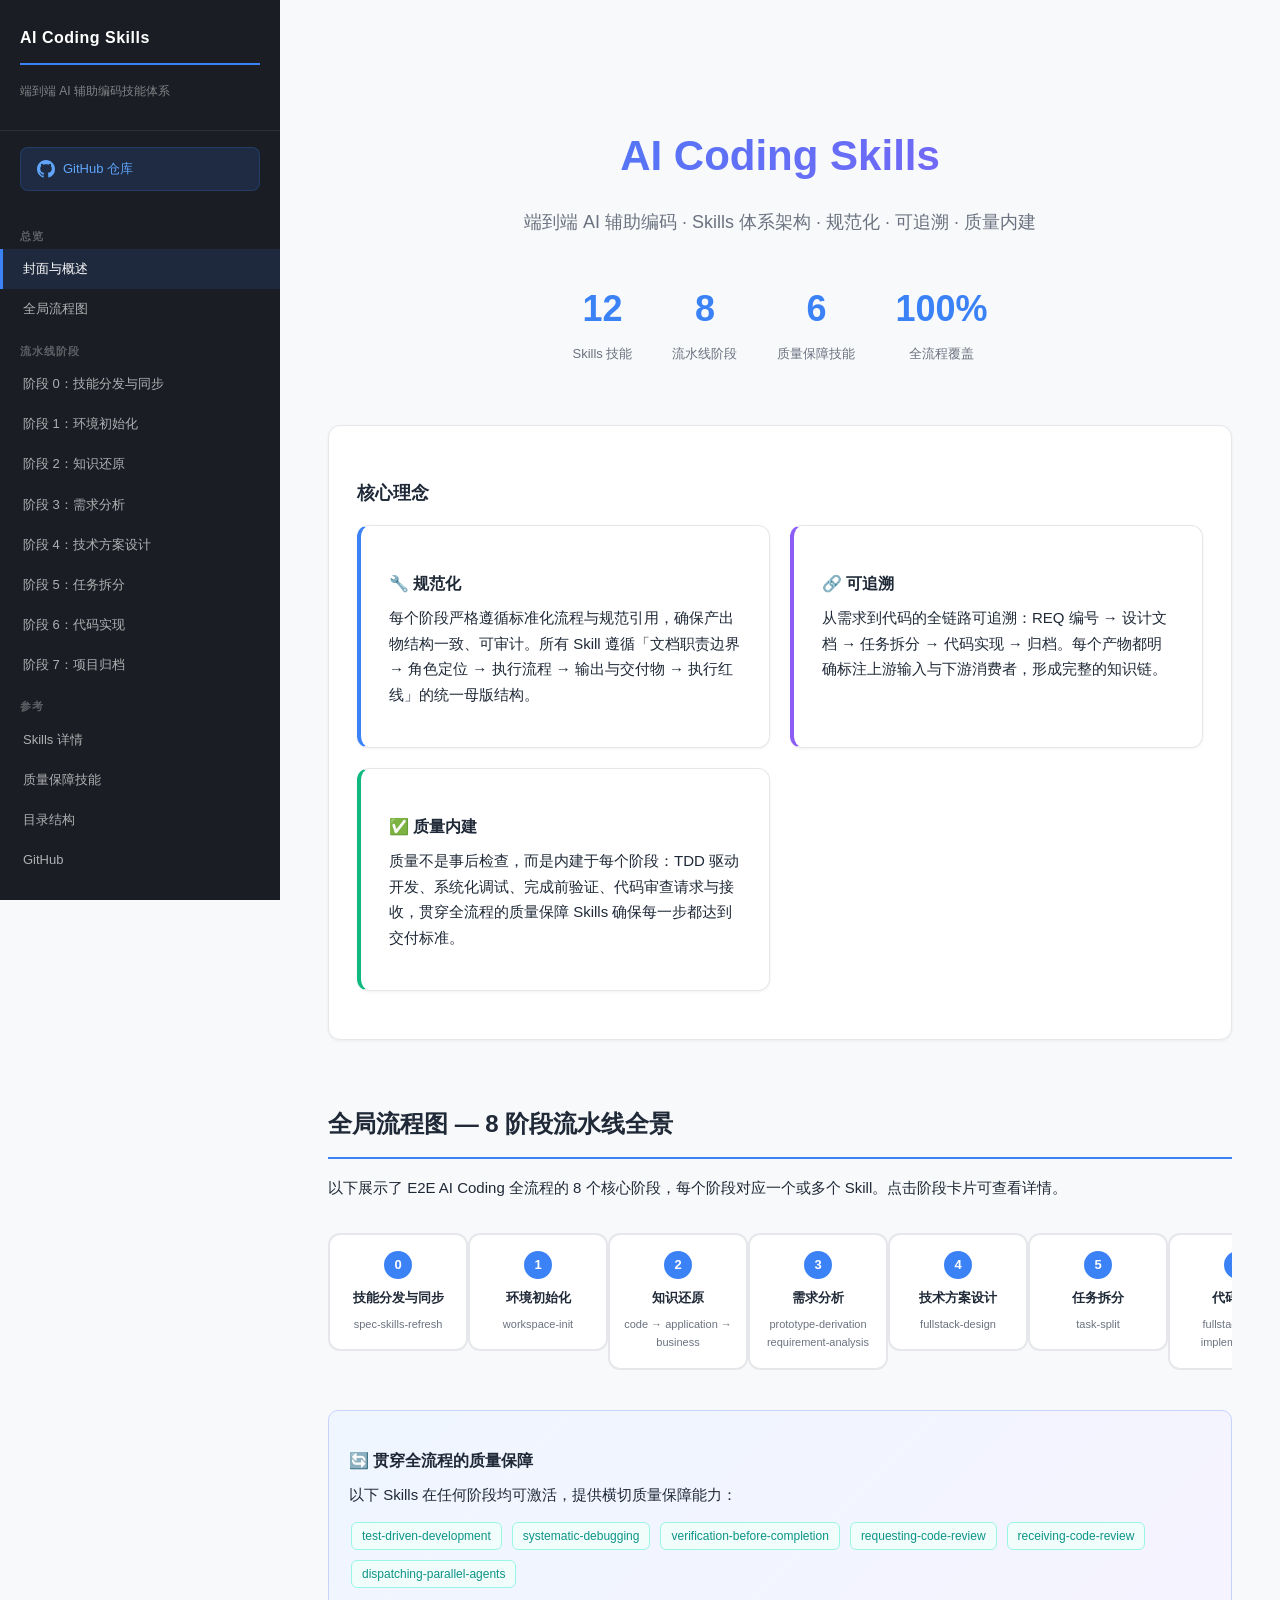
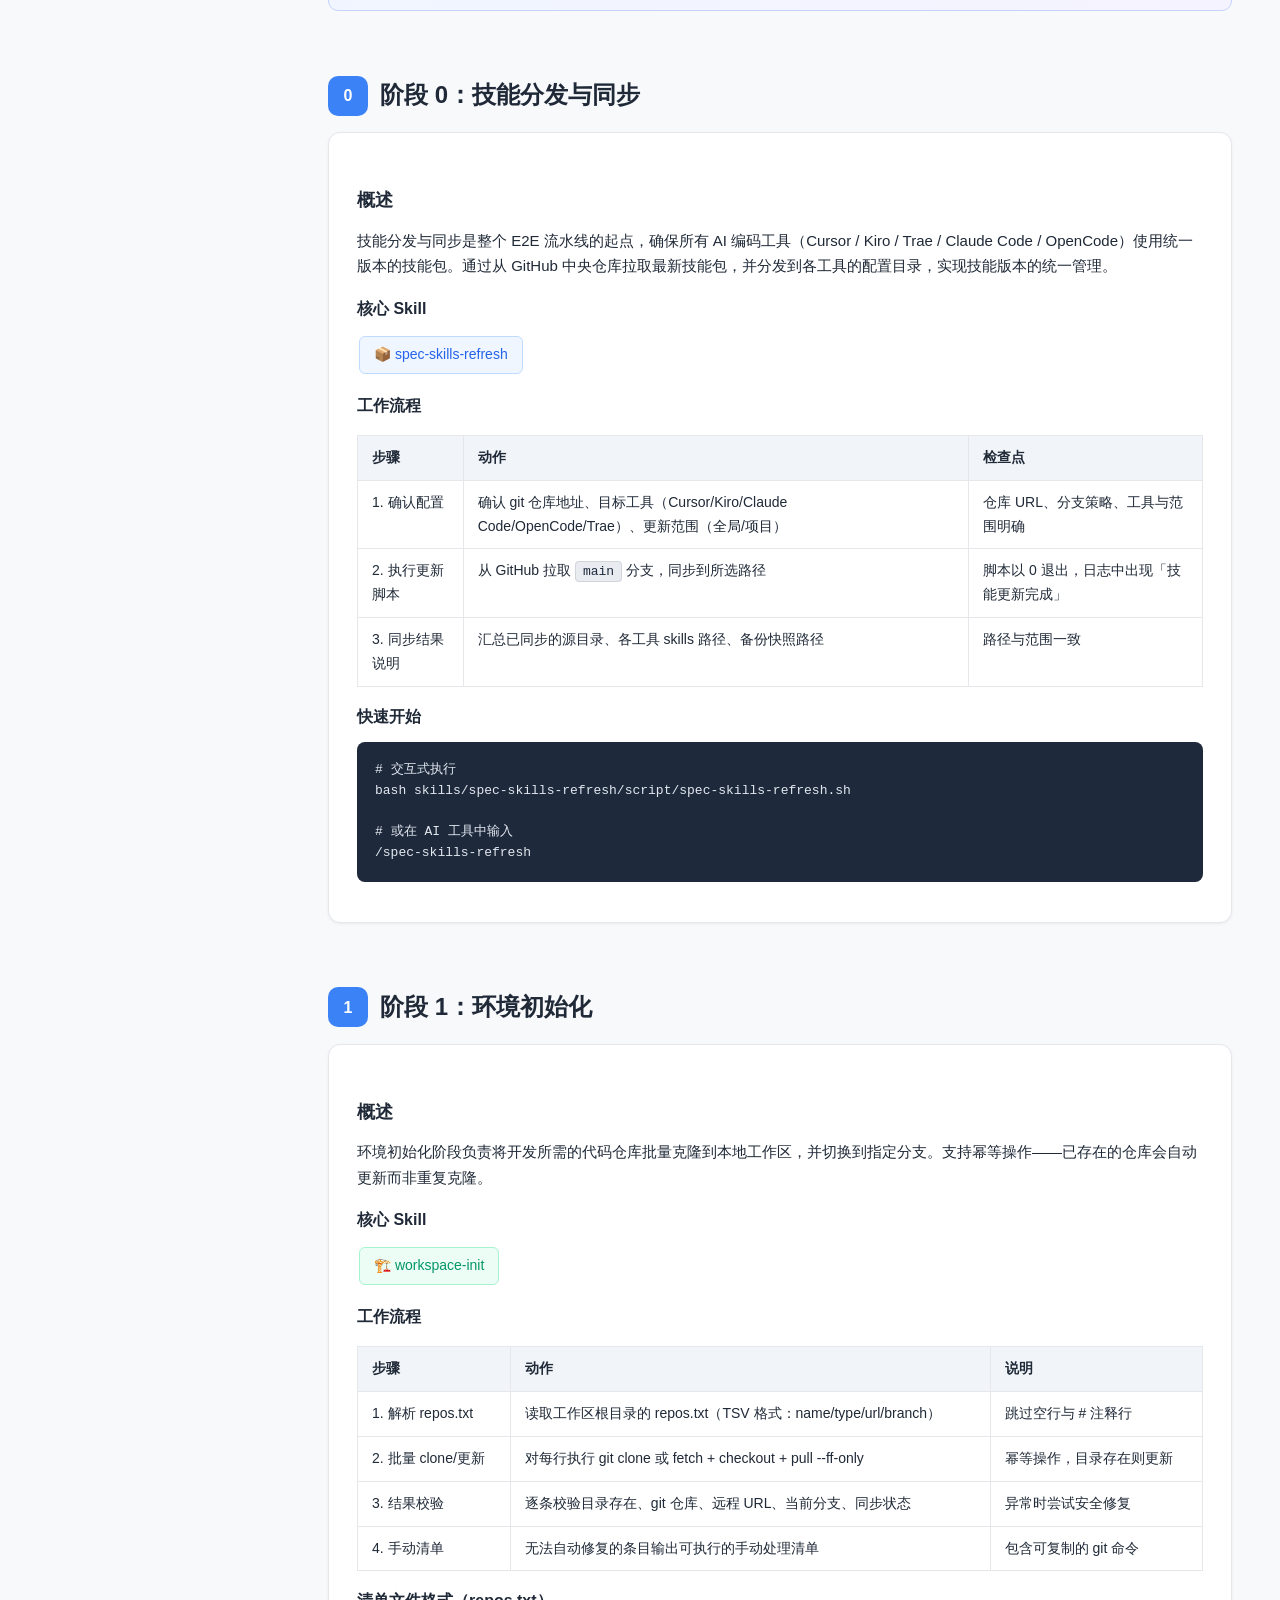
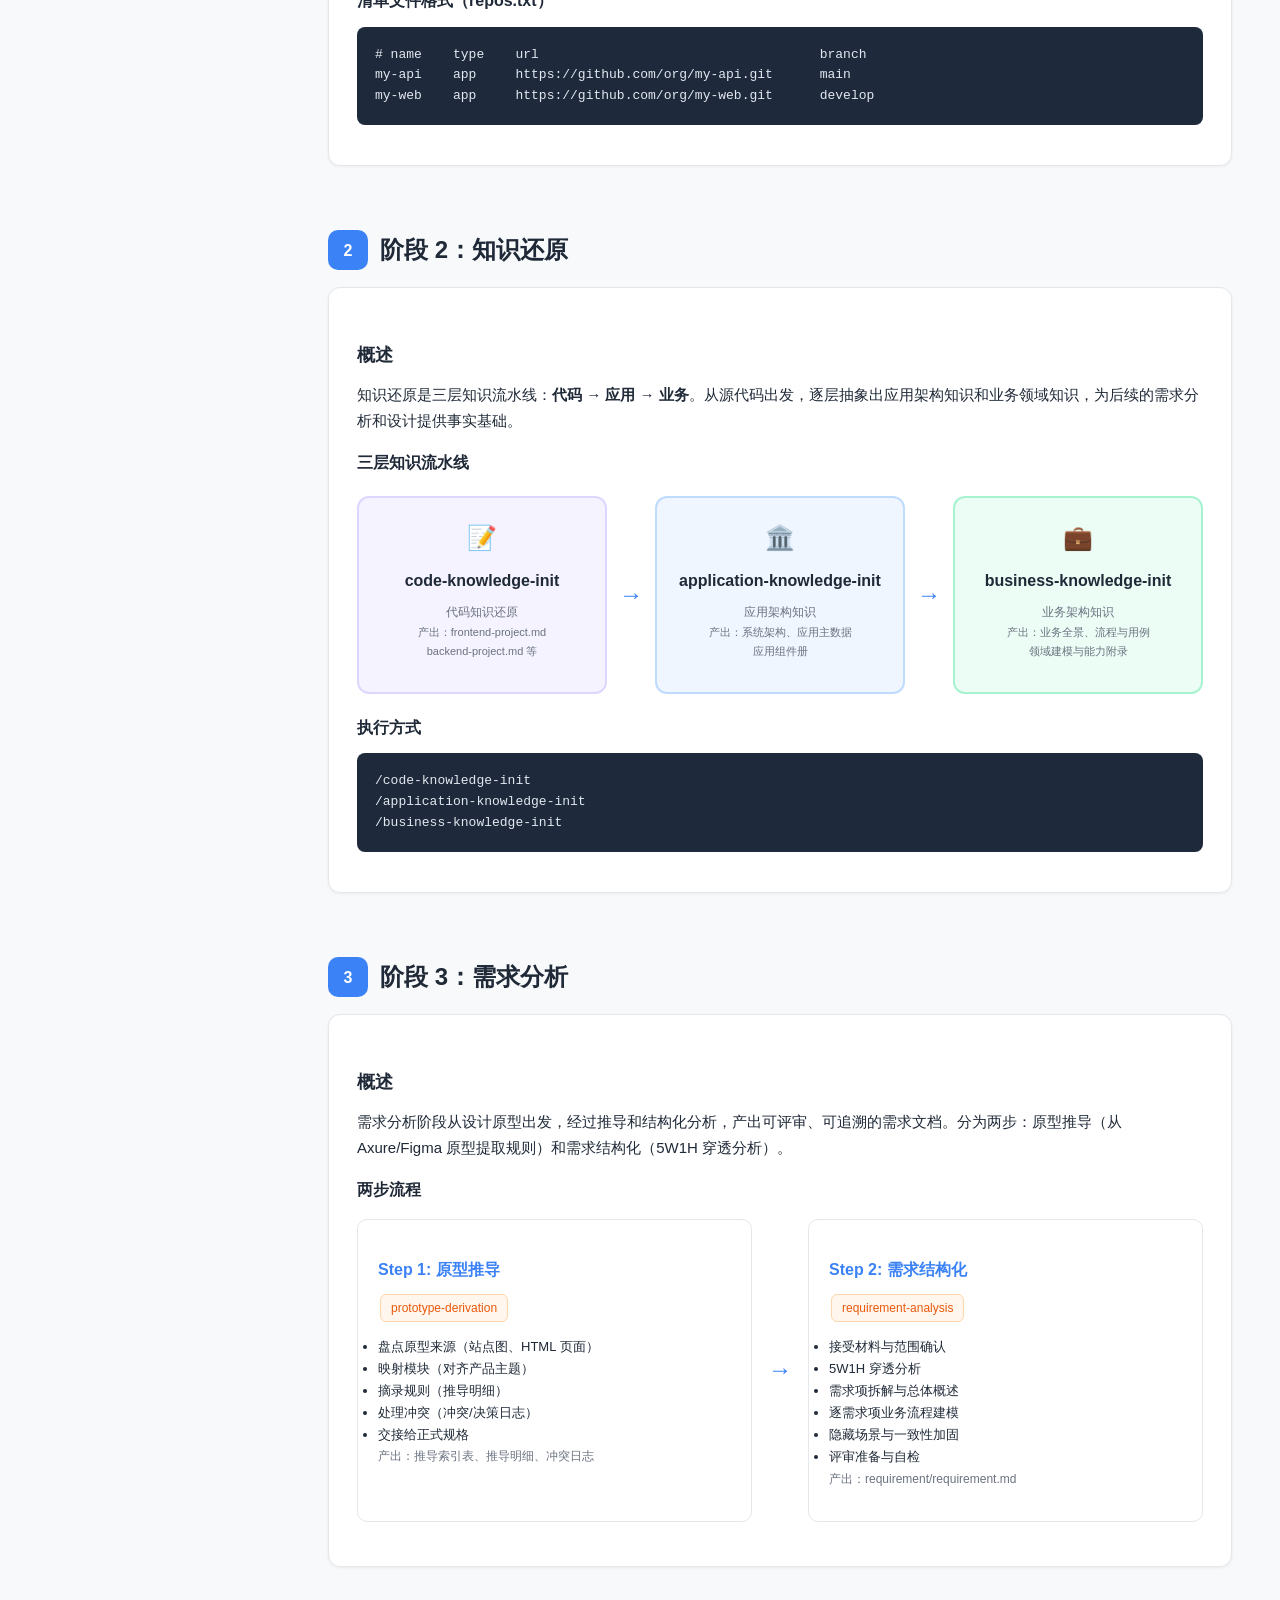
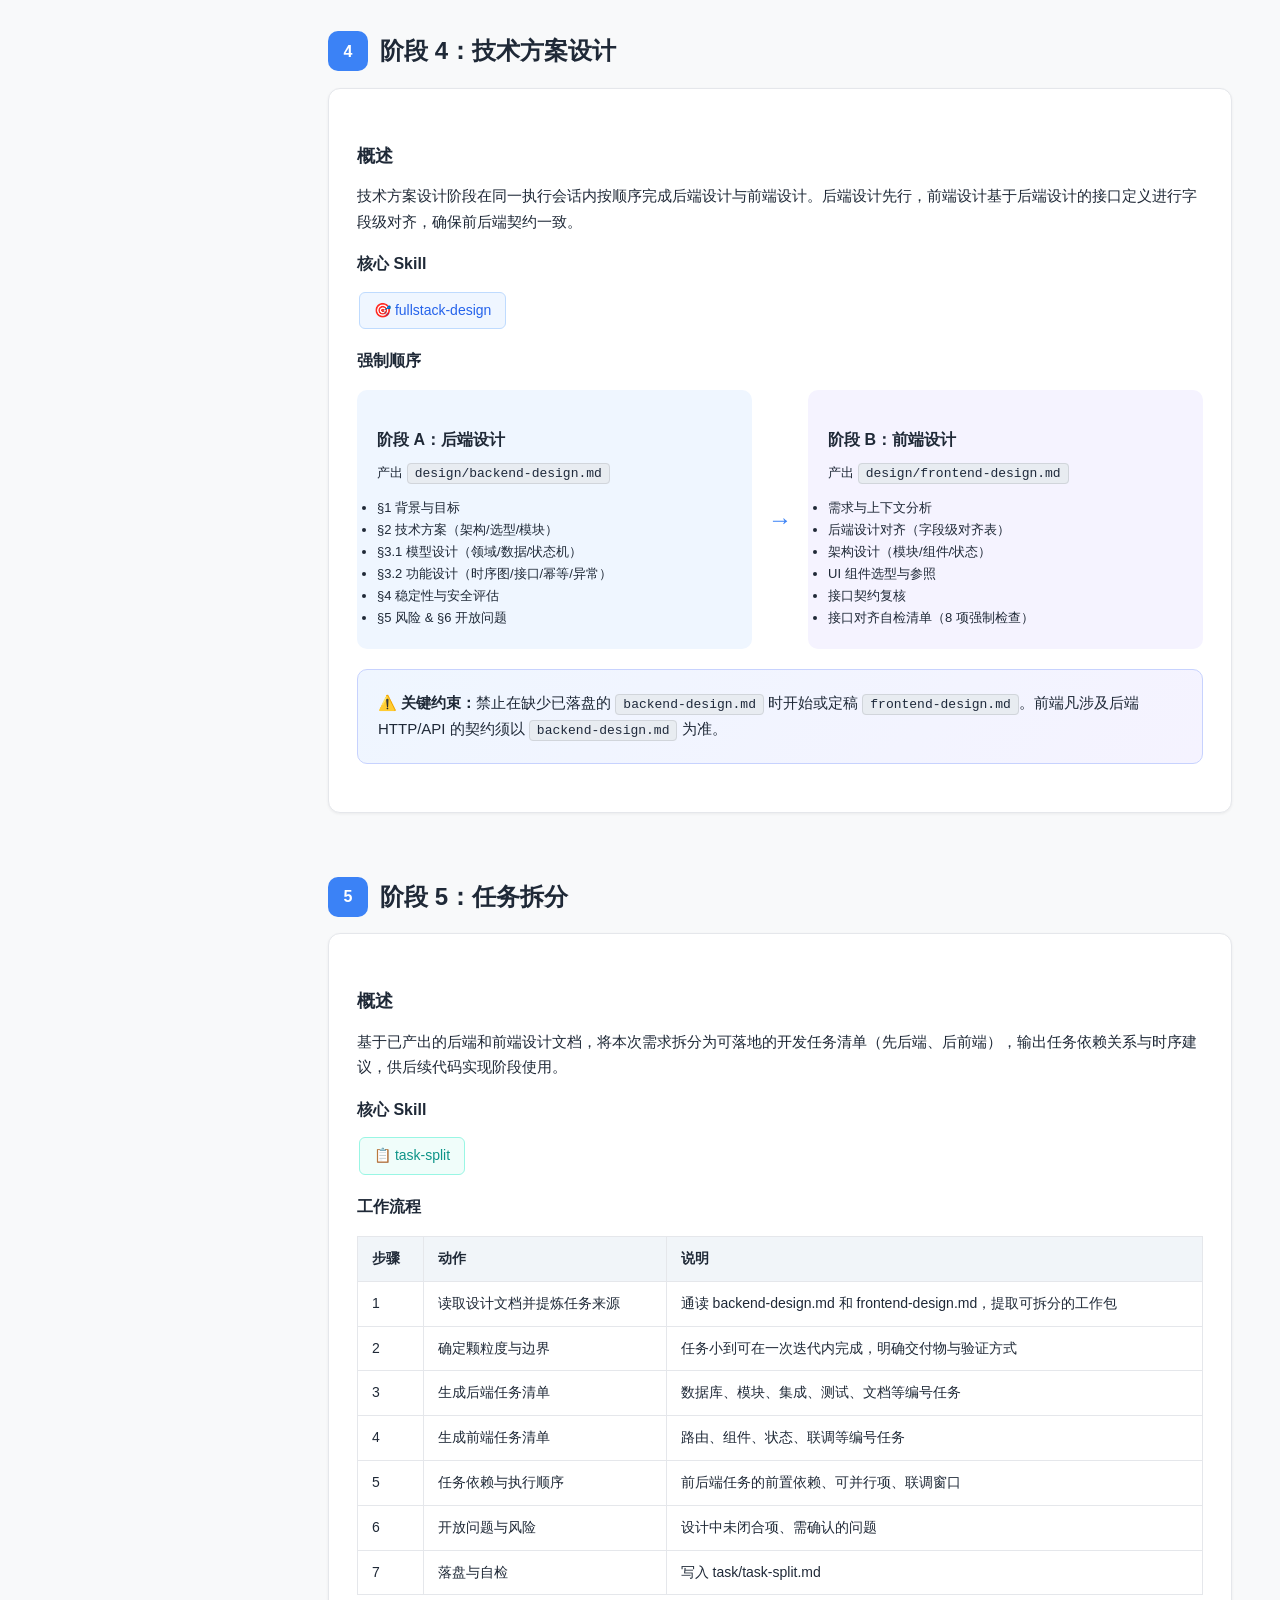
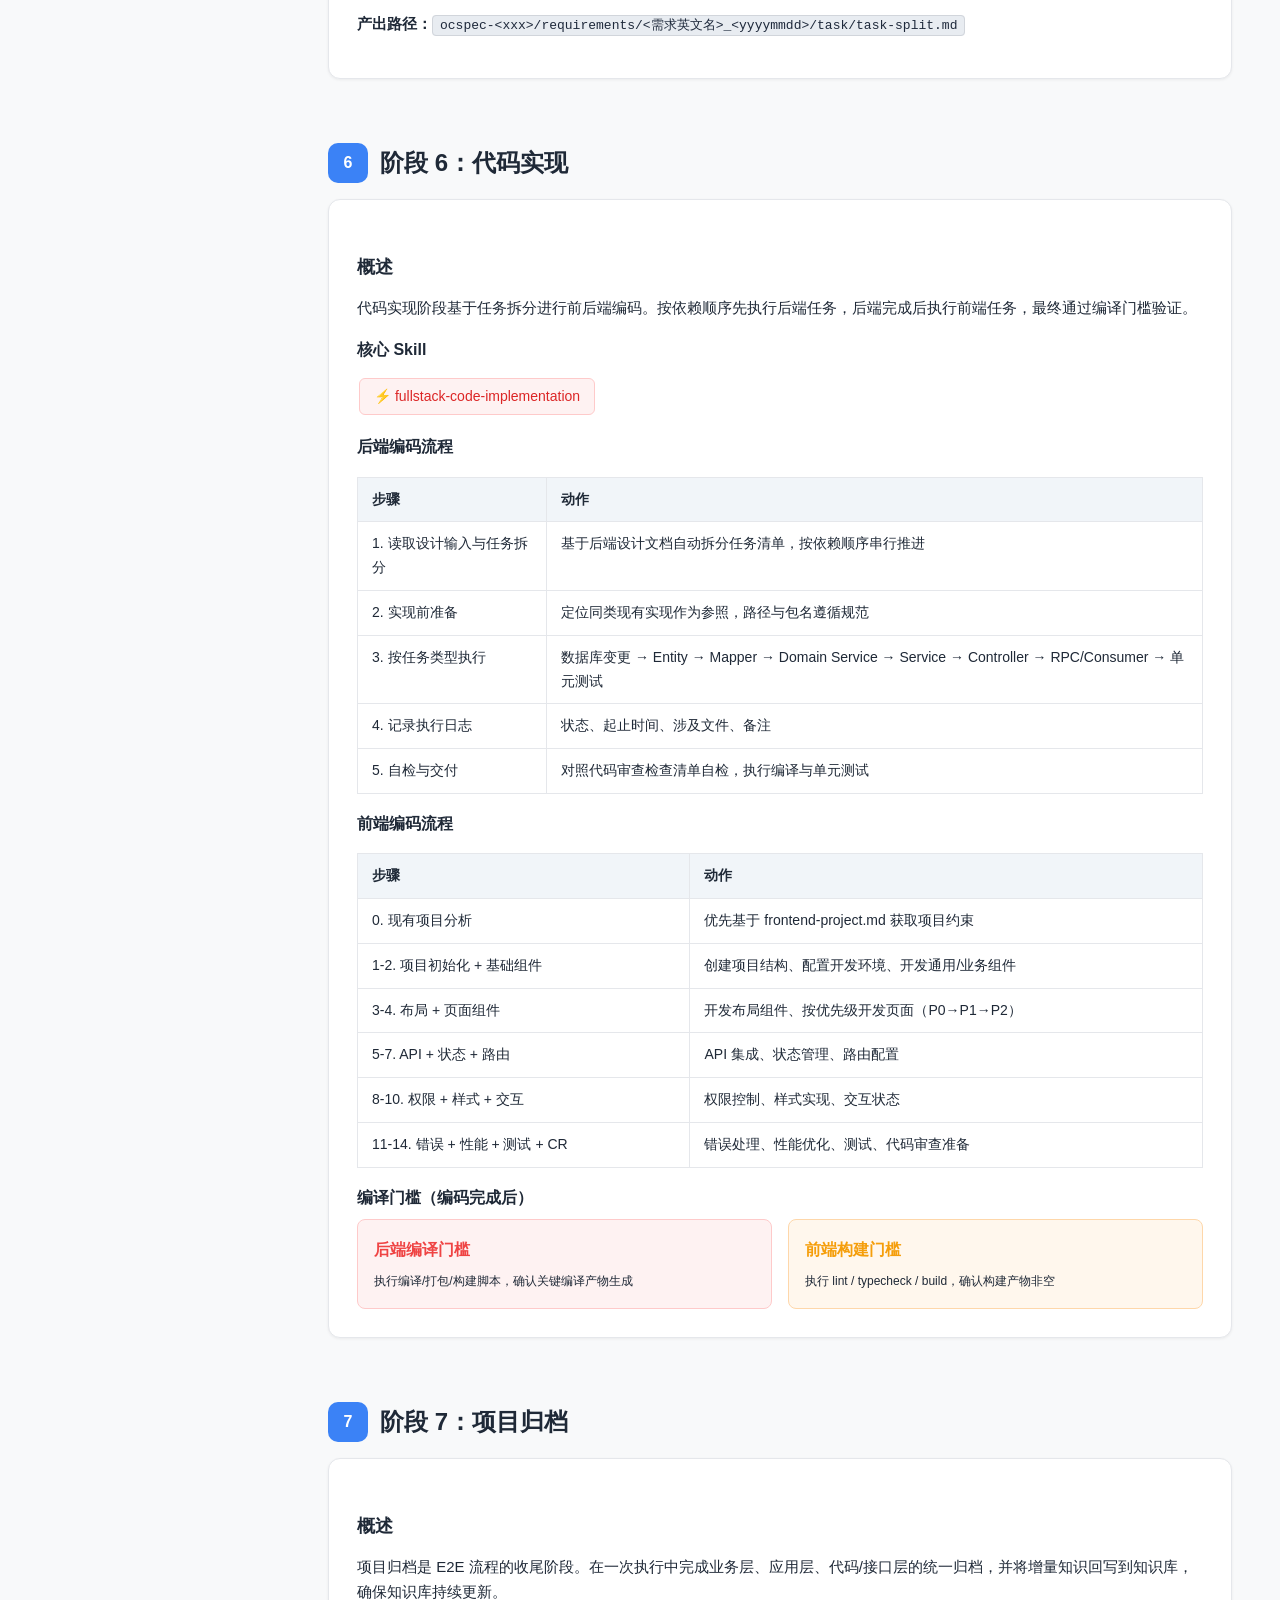
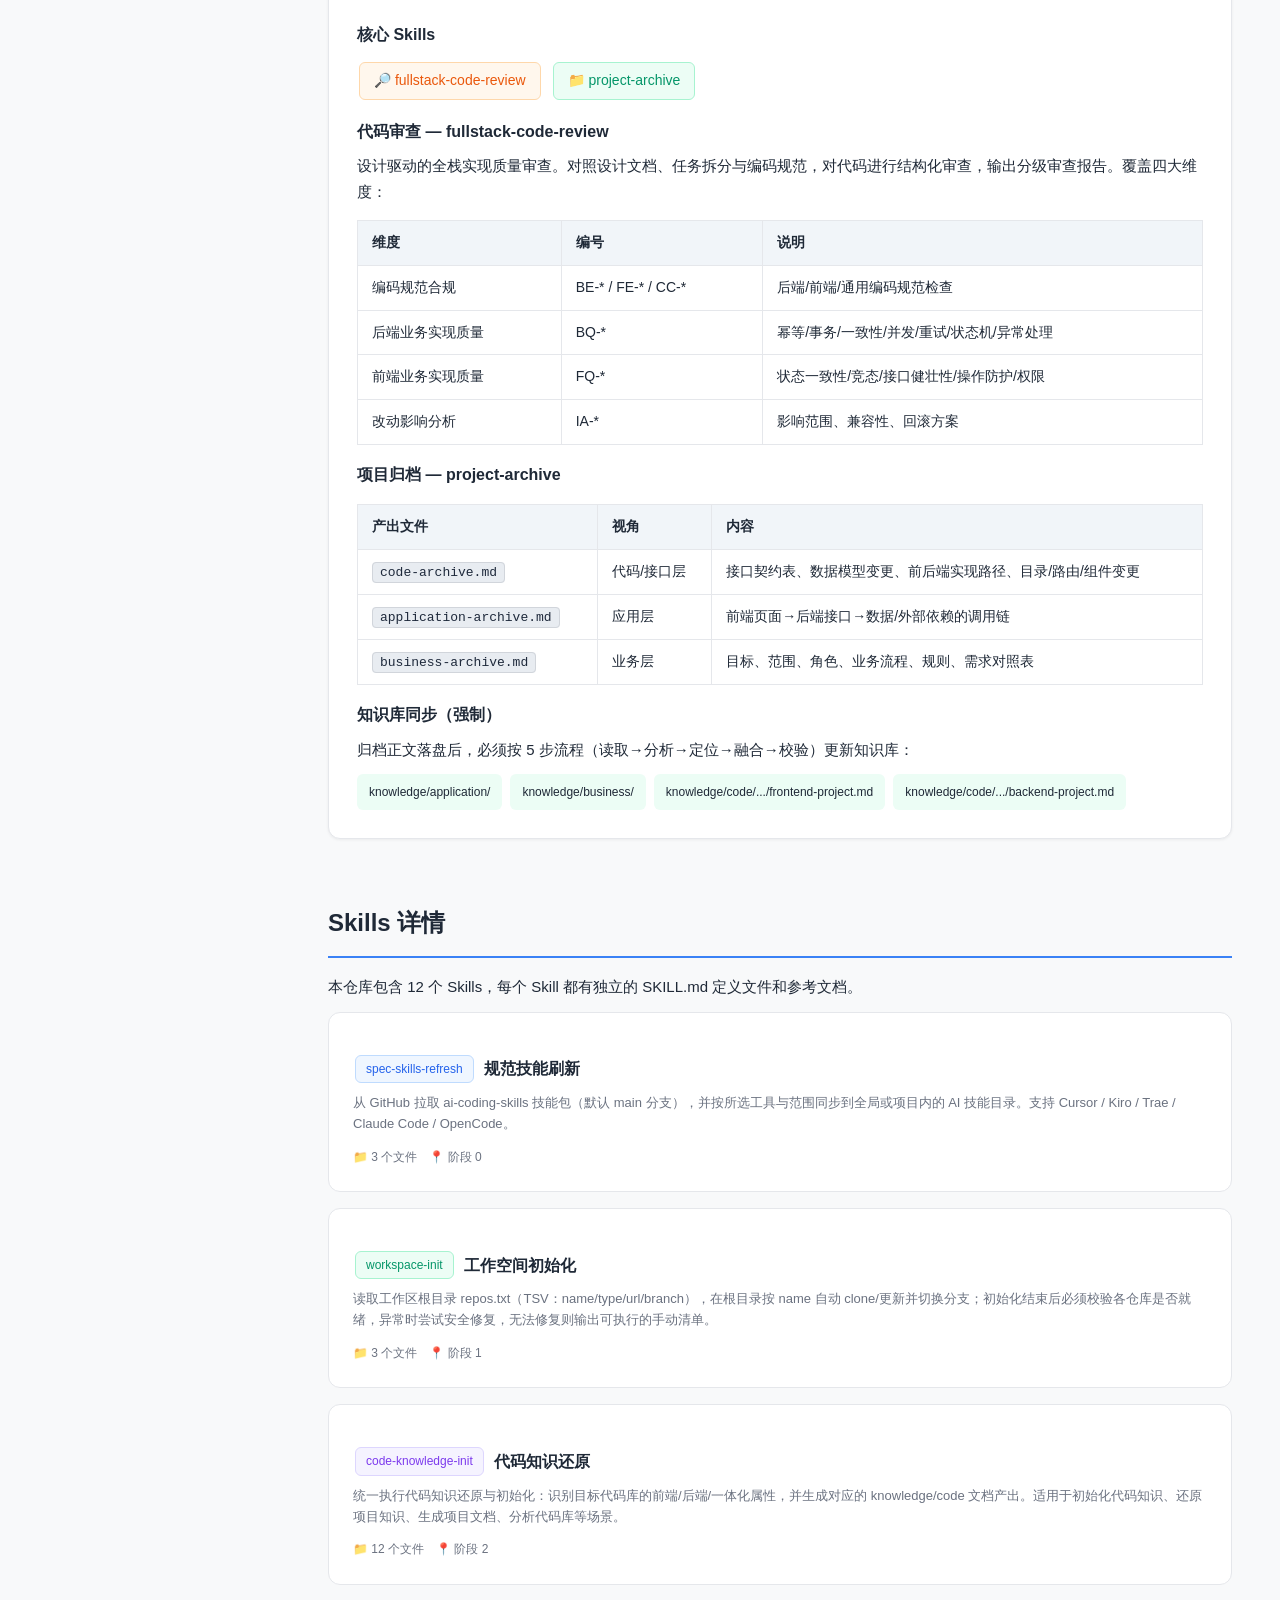
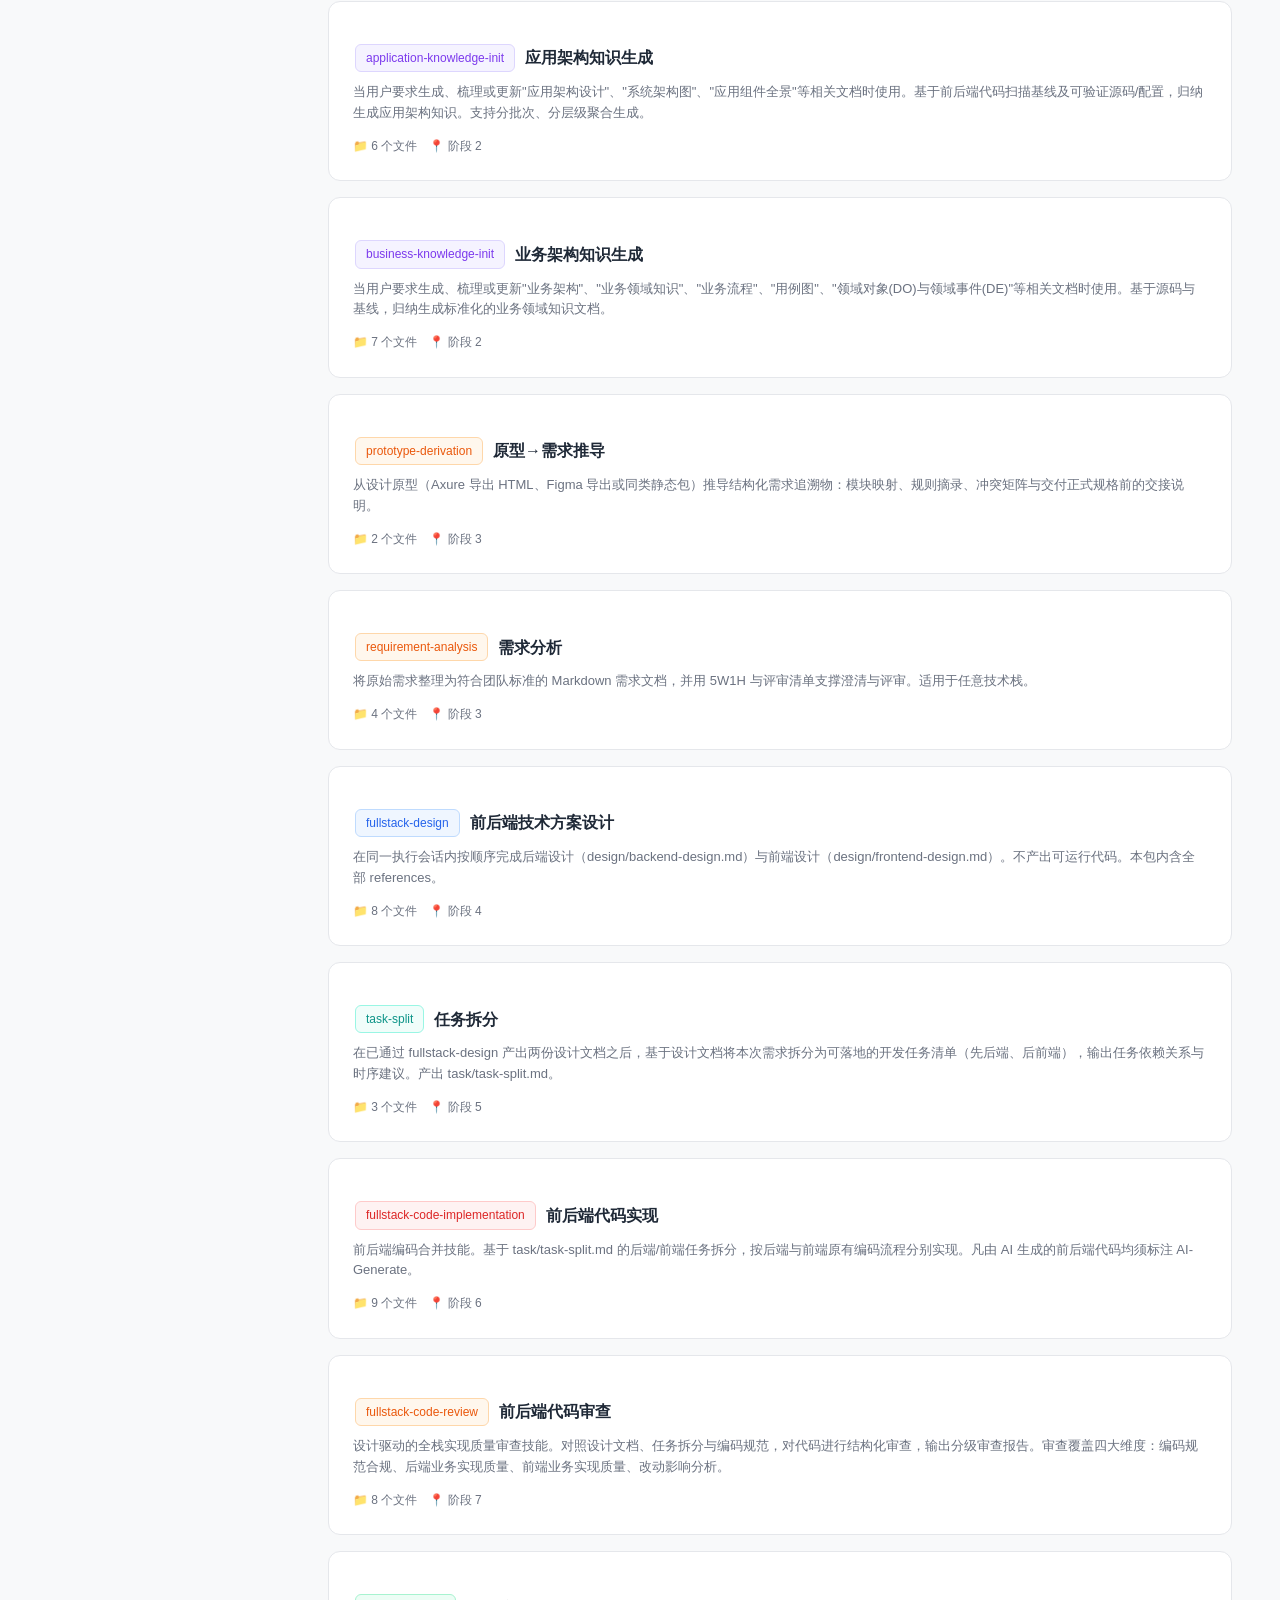
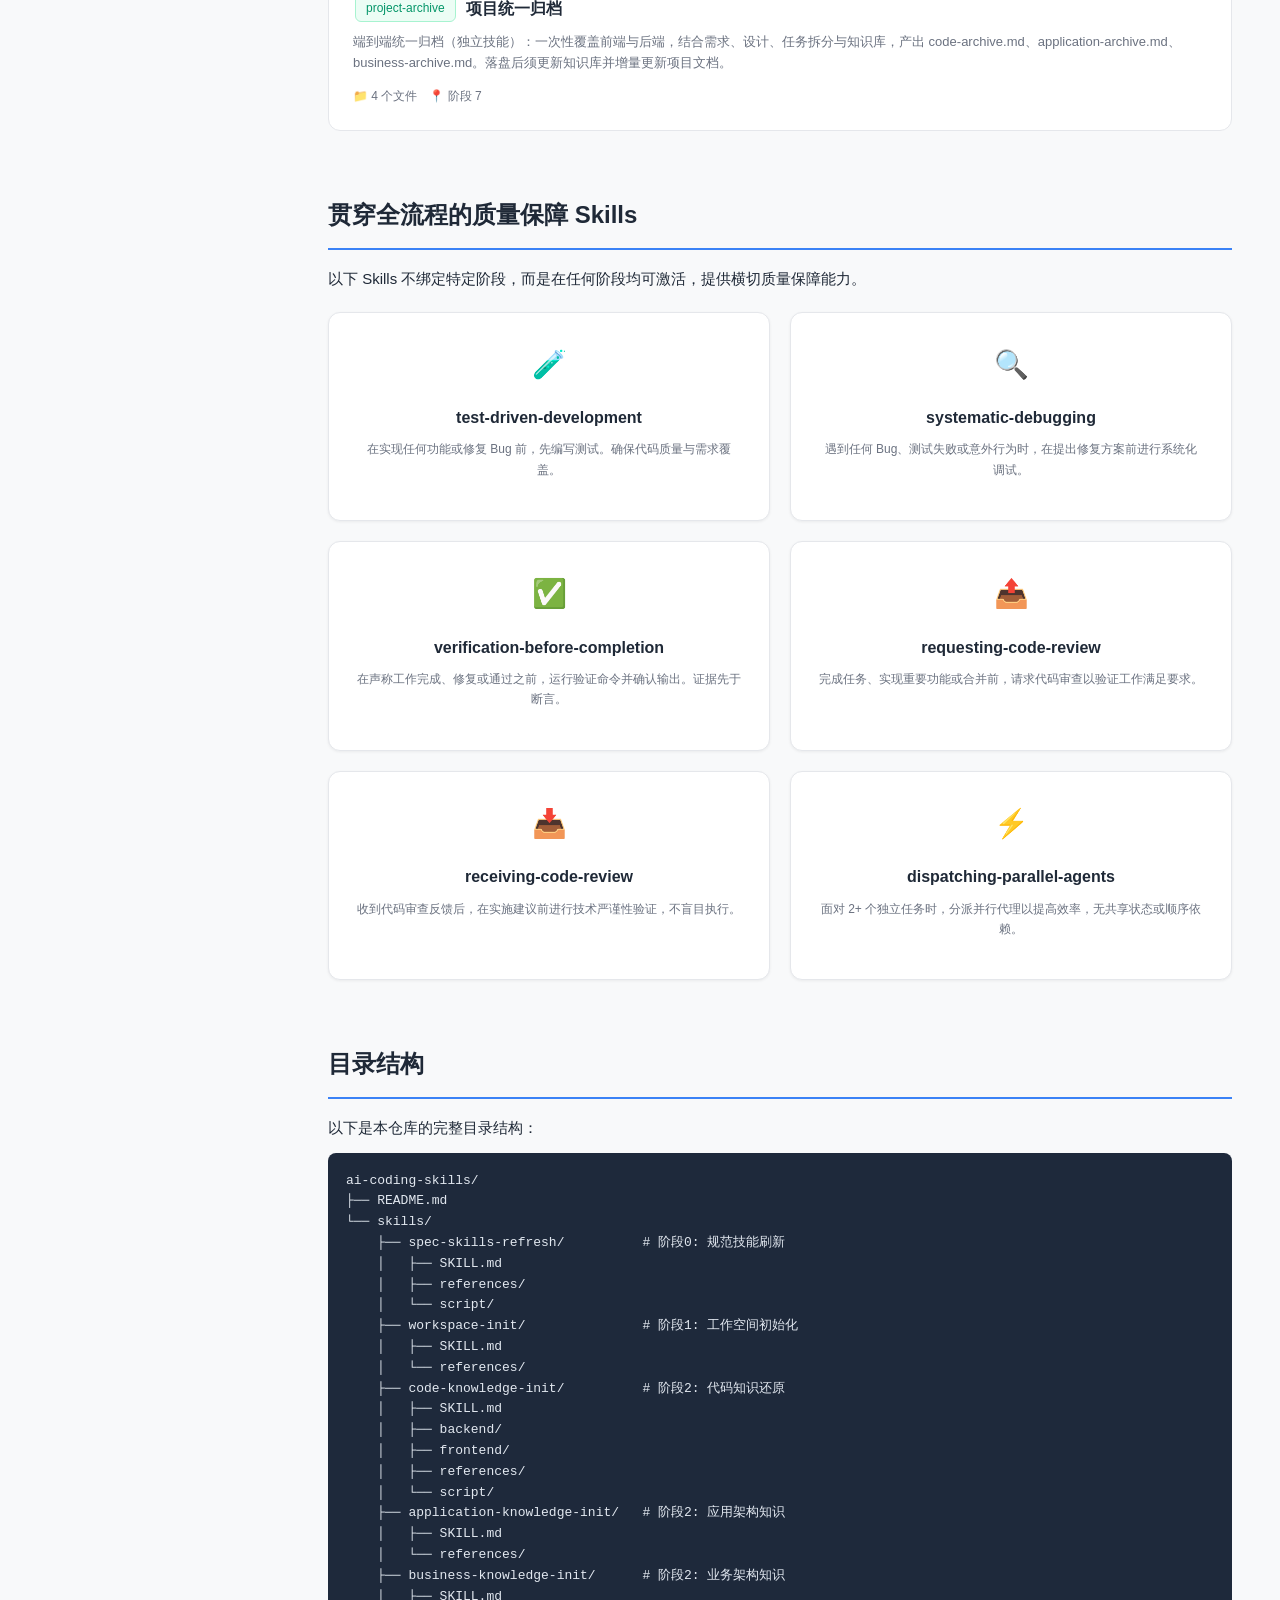
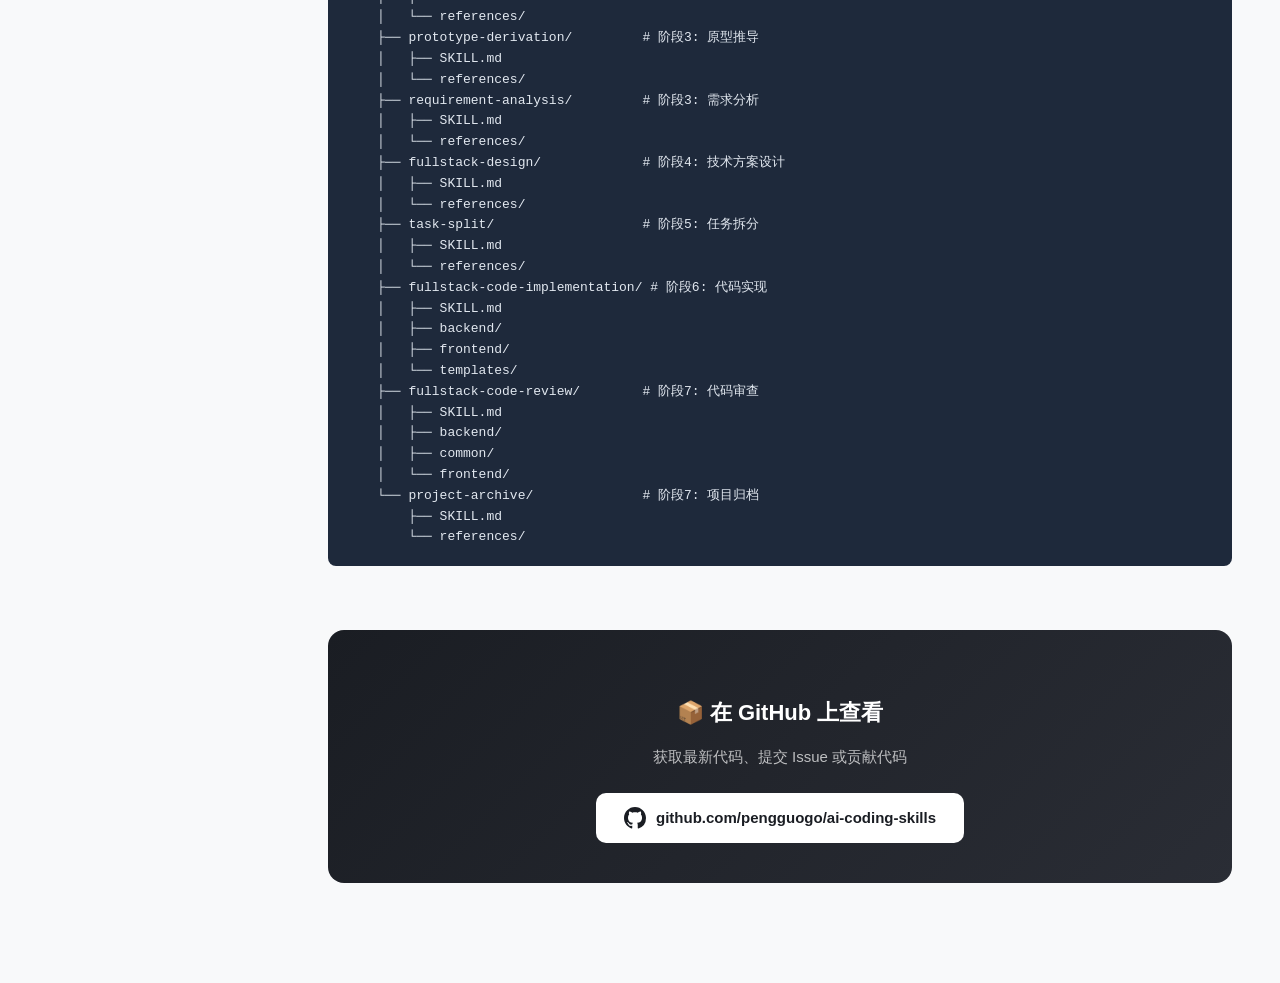
==== index.html @ baa79591 "添加 Skills 介绍页面 (index.html)" ====
<!DOCTYPE html>
<html lang="zh-CN">
<head>
<meta charset="UTF-8">
<meta name="viewport" content="width=device-width, initial-scale=1.0">
<title>AI Coding Skills — 端到端 AI 辅助编码技能体系</title>
<style>
*{margin:0;padding:0;box-sizing:border-box}
:root{--sidebar-w:280px;--sidebar-bg:#1a1d23;--sidebar-hover:#2a2d35;--sidebar-active:#3b82f6;--content-bg:#f8f9fa;--card-bg:#fff;--text:#1f2937;--text-light:#6b7280;--accent:#3b82f6;--accent2:#8b5cf6;--success:#10b981;--warning:#f59e0b;--danger:#ef4444;--border:#e5e7eb;--code-bg:#f1f5f9}
html{scroll-behavior:smooth}
body{font-family:-apple-system,BlinkMacSystemFont,"Segoe UI",Roboto,"Noto Sans SC",sans-serif;color:var(--text);background:var(--content-bg);line-height:1.7;font-size:15px}
.sidebar{position:fixed;top:0;left:0;width:var(--sidebar-w);height:100vh;background:var(--sidebar-bg);overflow-y:auto;z-index:100;transition:transform .3s}
.sidebar-header{padding:24px 20px 16px;border-bottom:1px solid rgba(255,255,255,.08)}
.sidebar-header h2{color:#fff;font-size:16px;font-weight:600;letter-spacing:.5px}
.sidebar-header p{color:rgba(255,255,255,.45);font-size:12px;margin-top:4px}
.sidebar nav{padding:8px 0}
.sidebar nav a{display:block;padding:9px 20px;color:rgba(255,255,255,.65);text-decoration:none;font-size:13px;transition:all .2s;border-left:3px solid transparent}
.sidebar nav a:hover{background:var(--sidebar-hover);color:#fff}
.sidebar nav a.active{color:#fff;background:rgba(59,130,246,.12);border-left-color:var(--sidebar-active)}
.sidebar nav .nav-group{padding:12px 20px 4px;color:rgba(255,255,255,.3);font-size:11px;text-transform:uppercase;letter-spacing:1px;font-weight:600}
.github-link{display:flex;align-items:center;gap:8px;margin:16px 20px;padding:10px 16px;background:rgba(59,130,246,.15);border-radius:8px;color:#60a5fa;text-decoration:none;font-size:13px;font-weight:500;transition:all .2s;border:1px solid rgba(59,130,246,.2)}
.github-link:hover{background:rgba(59,130,246,.25);color:#93c5fd}
.github-link svg{width:18px;height:18px;fill:currentColor;flex-shrink:0}
.main{margin-left:var(--sidebar-w);min-height:100vh}
.content{max-width:1100px;margin:0 auto;padding:40px 48px}
section{margin-bottom:64px}
h1{font-size:32px;font-weight:700;color:var(--text);margin-bottom:8px}
h2{font-size:24px;font-weight:700;color:var(--text);margin-bottom:16px;padding-bottom:12px;border-bottom:2px solid var(--accent)}
h3{font-size:18px;font-weight:600;color:var(--text);margin:24px 0 12px}
h4{font-size:16px;font-weight:600;margin:16px 0 8px}
p{margin-bottom:12px;color:var(--text)}
.cover{text-align:center;padding:80px 0 60px}
.cover h1{font-size:42px;background:linear-gradient(135deg,var(--accent),var(--accent2));-webkit-background-clip:text;-webkit-text-fill-color:transparent;background-clip:text;margin-bottom:16px}
.cover .subtitle{font-size:18px;color:var(--text-light);margin-bottom:40px}
.cover .stats{display:flex;justify-content:center;gap:40px;margin-top:32px}
.cover .stat{text-align:center}
.cover .stat .num{font-size:36px;font-weight:700;color:var(--accent)}
.cover .stat .label{font-size:13px;color:var(--text-light);margin-top:4px}
.card{background:var(--card-bg);border-radius:12px;padding:28px;margin-bottom:20px;box-shadow:0 1px 3px rgba(0,0,0,.06);border:1px solid var(--border)}
.card-grid{display:grid;grid-template-columns:repeat(auto-fit,minmax(300px,1fr));gap:20px;margin:20px 0}
.card-grid .card{margin-bottom:0}
.skill-tag{display:inline-block;padding:3px 10px;border-radius:6px;font-size:12px;font-weight:500;cursor:pointer;transition:all .2s;border:1px solid transparent;text-decoration:none;margin:2px}
.skill-tag:hover{transform:translateY(-1px);box-shadow:0 2px 8px rgba(0,0,0,.12)}
.skill-tag.blue{background:#eff6ff;color:#2563eb;border-color:#bfdbfe}
.skill-tag.purple{background:#f5f3ff;color:#7c3aed;border-color:#ddd6fe}
.skill-tag.green{background:#ecfdf5;color:#059669;border-color:#a7f3d0}
.skill-tag.orange{background:#fff7ed;color:#ea580c;border-color:#fed7aa}
.skill-tag.red{background:#fef2f2;color:#dc2626;border-color:#fecaca}
.skill-tag.teal{background:#f0fdfa;color:#0d9488;border-color:#99f6e4}
.pipeline-track{display:flex;align-items:stretch;gap:0;overflow-x:auto;padding:20px 0}
.pipeline-stage{flex:1;min-width:140px;position:relative;text-align:center}
.pipeline-stage .stage-box{background:var(--card-bg);border:2px solid var(--border);border-radius:12px;padding:16px 12px;position:relative;z-index:2;transition:all .3s;cursor:pointer}
.pipeline-stage .stage-box:hover{border-color:var(--accent);box-shadow:0 4px 16px rgba(59,130,246,.15);transform:translateY(-2px)}
.pipeline-stage .stage-num{display:inline-block;width:28px;height:28px;line-height:28px;border-radius:50%;background:var(--accent);color:#fff;font-size:13px;font-weight:700;margin-bottom:8px}
.pipeline-stage .stage-title{font-size:13px;font-weight:600;color:var(--text);margin-bottom:6px}
.pipeline-stage .stage-skills{font-size:11px;color:var(--text-light)}
.pipeline-stage:not(:last-child)::after{content:"";position:absolute;top:50%;right:-12px;width:24px;height:2px;background:var(--accent);z-index:1}
.pipeline-stage:not(:last-child)::before{content:"";position:absolute;top:50%;right:-16px;border:6px solid transparent;border-left-color:var(--accent);z-index:1;transform:translateX(4px)}
table{width:100%;border-collapse:collapse;margin:16px 0;font-size:14px}
th{background:#f1f5f9;padding:10px 14px;text-align:left;font-weight:600;border:1px solid var(--border);white-space:nowrap}
td{padding:10px 14px;border:1px solid var(--border);vertical-align:top}
tr:hover td{background:#f8fafc}
pre{background:#1e293b;color:#e2e8f0;padding:18px;border-radius:8px;overflow-x:auto;margin:12px 0;font-size:13px;line-height:1.6}
code{background:#e8ecf1;color:#1e293b;padding:2px 7px;border-radius:4px;font-size:13px;font-family:"Cascadia Code","Fira Code",Consolas,monospace;border:1px solid #d1d5db}
pre code{background:transparent;color:inherit;padding:0;border:none;border-radius:0;font-size:inherit}
.hamburger{display:none;position:fixed;top:16px;left:16px;z-index:150;width:40px;height:40px;border-radius:8px;background:var(--sidebar-bg);border:none;cursor:pointer;flex-direction:column;align-items:center;justify-content:center;gap:5px}
.hamburger span{display:block;width:20px;height:2px;background:#fff;border-radius:1px}
@media(max-width:900px){
.sidebar{transform:translateX(-100%)}
.sidebar.open{transform:translateX(0)}
.main{margin-left:0}
.content{padding:24px 20px}
.hamburger{display:flex}
.pipeline-track{flex-wrap:wrap}
.pipeline-stage{min-width:45%}
.pipeline-stage:not(:last-child)::after,.pipeline-stage:not(:last-child)::before{display:none}
}
.highlight-box{background:linear-gradient(135deg,#eff6ff,#f5f3ff);border:1px solid #c7d2fe;border-radius:10px;padding:20px;margin:20px 0}
.phase-header{display:flex;align-items:center;gap:12px;margin-bottom:16px}
.phase-header .phase-num{width:40px;height:40px;border-radius:10px;background:var(--accent);color:#fff;display:flex;align-items:center;justify-content:center;font-weight:700;font-size:16px;flex-shrink:0}
.phase-header h2{margin:0;padding:0;border:none}
.github-banner{text-align:center;padding:40px 0;background:linear-gradient(135deg,#1a1d23,#2a2d35);border-radius:16px;margin:40px 0}
.github-banner h3{color:#fff;font-size:22px;margin-bottom:12px}
.github-banner p{color:rgba(255,255,255,.7);margin-bottom:24px}
.github-btn{display:inline-flex;align-items:center;gap:10px;padding:12px 28px;background:#fff;color:#1a1d23;border-radius:10px;text-decoration:none;font-weight:600;font-size:15px;transition:all .2s;border:none}
.github-btn:hover{transform:translateY(-2px);box-shadow:0 8px 24px rgba(0,0,0,.3)}
.github-btn svg{width:22px;height:22px;fill:currentColor}
.skill-detail{background:var(--card-bg);border-radius:12px;padding:24px;margin-bottom:16px;border:1px solid var(--border);transition:all .2s}
.skill-detail:hover{box-shadow:0 4px 12px rgba(0,0,0,.08)}
.skill-detail h4{display:flex;align-items:center;gap:8px;margin-bottom:8px}
.skill-detail .desc{color:var(--text-light);font-size:13px;line-height:1.6}
.skill-detail .meta{display:flex;gap:12px;margin-top:10px;font-size:12px;color:var(--text-light)}
.flow-arrow{text-align:center;color:var(--accent);font-size:24px;margin:8px 0}
</style>
</head>
<body>

<button class="hamburger" onclick="document.querySelector('.sidebar').classList.toggle('open')">
<span></span><span></span><span></span>
</button>

<aside class="sidebar" id="sidebar">
<div class="sidebar-header">
<h2>AI Coding Skills</h2>
<p>端到端 AI 辅助编码技能体系</p>
</div>
<a class="github-link" href="https://github.com/pengguogo/ai-coding-skills" target="_blank">
<svg viewBox="0 0 16 16"><path d="M8 0C3.58 0 0 3.58 0 8c0 3.54 2.29 6.53 5.47 7.59.4.07.55-.17.55-.38 0-.19-.01-.82-.01-1.49-2.01.37-2.53-.49-2.69-.94-.09-.23-.48-.94-.82-1.13-.28-.15-.68-.52-.01-.53.63-.01 1.08.58 1.23.82.72 1.21 1.87.87 2.33.66.07-.52.28-.87.51-1.07-1.78-.2-3.64-.89-3.64-3.95 0-.87.31-1.59.82-2.15-.08-.2-.36-1.02.08-2.12 0 0 .67-.21 2.2.82.64-.18 1.32-.27 2-.27.68 0 1.36.09 2 .27 1.53-1.04 2.2-.82 2.2-.82.44 1.1.16 1.92.08 2.12.51.56.82 1.27.82 2.15 0 3.07-1.87 3.75-3.65 3.95.29.25.54.73.54 1.48 0 1.07-.01 1.93-.01 2.2 0 .21.15.46.55.38A8.013 8.013 0 0016 8c0-4.42-3.58-8-8-8z"/></svg>
GitHub 仓库
</a>
<nav>
<div class="nav-group">总览</div>
<a href="#cover">封面与概述</a>
<a href="#pipeline">全局流程图</a>
<div class="nav-group">流水线阶段</div>
<a href="#phase0">阶段 0：技能分发与同步</a>
<a href="#phase1">阶段 1：环境初始化</a>
<a href="#phase2">阶段 2：知识还原</a>
<a href="#phase3">阶段 3：需求分析</a>
<a href="#phase4">阶段 4：技术方案设计</a>
<a href="#phase5">阶段 5：任务拆分</a>
<a href="#phase6">阶段 6：代码实现</a>
<a href="#phase7">阶段 7：项目归档</a>
<div class="nav-group">参考</div>
<a href="#skills-detail">Skills 详情</a>
<a href="#quality">质量保障技能</a>
<a href="#dir-structure">目录结构</a>
<a href="#github">GitHub</a>
</nav>
</aside>

<div class="main">
<div class="content">

<!-- ==================== 封面 ==================== -->
<section id="cover">
<div class="cover">
<h1>AI Coding Skills</h1>
<p class="subtitle">端到端 AI 辅助编码 · Skills 体系架构 · 规范化 · 可追溯 · 质量内建</p>
<div class="stats">
<div class="stat"><div class="num">12</div><div class="label">Skills 技能</div></div>
<div class="stat"><div class="num">8</div><div class="label">流水线阶段</div></div>
<div class="stat"><div class="num">6</div><div class="label">质量保障技能</div></div>
<div class="stat"><div class="num">100%</div><div class="label">全流程覆盖</div></div>
</div>
</div>

<div class="card">
<h3>核心理念</h3>
<div class="card-grid" style="margin-top:16px">
<div class="card" style="border-left:4px solid var(--accent)">
<h4>🔧 规范化</h4>
<p>每个阶段严格遵循标准化流程与规范引用，确保产出物结构一致、可审计。所有 Skill 遵循「文档职责边界 → 角色定位 → 执行流程 → 输出与交付物 → 执行红线」的统一母版结构。</p>
</div>
<div class="card" style="border-left:4px solid var(--accent2)">
<h4>🔗 可追溯</h4>
<p>从需求到代码的全链路可追溯：REQ 编号 → 设计文档 → 任务拆分 → 代码实现 → 归档。每个产物都明确标注上游输入与下游消费者，形成完整的知识链。</p>
</div>
<div class="card" style="border-left:4px solid var(--success)">
<h4>✅ 质量内建</h4>
<p>质量不是事后检查，而是内建于每个阶段：TDD 驱动开发、系统化调试、完成前验证、代码审查请求与接收，贯穿全流程的质量保障 Skills 确保每一步都达到交付标准。</p>
</div>
</div>
</div>
</section>

<!-- ==================== 全局流程图 ==================== -->
<section id="pipeline">
<h2>全局流程图 — 8 阶段流水线全景</h2>
<p>以下展示了 E2E AI Coding 全流程的 8 个核心阶段，每个阶段对应一个或多个 Skill。点击阶段卡片可查看详情。</p>

<div class="pipeline-track">
<div class="pipeline-stage">
<div class="stage-box" onclick="location.href='#phase0'">
<div class="stage-num">0</div>
<div class="stage-title">技能分发与同步</div>
<div class="stage-skills">spec-skills-refresh</div>
</div>
</div>
<div class="pipeline-stage">
<div class="stage-box" onclick="location.href='#phase1'">
<div class="stage-num">1</div>
<div class="stage-title">环境初始化</div>
<div class="stage-skills">workspace-init</div>
</div>
</div>
<div class="pipeline-stage">
<div class="stage-box" onclick="location.href='#phase2'">
<div class="stage-num">2</div>
<div class="stage-title">知识还原</div>
<div class="stage-skills">code → application → business</div>
</div>
</div>
<div class="pipeline-stage">
<div class="stage-box" onclick="location.href='#phase3'">
<div class="stage-num">3</div>
<div class="stage-title">需求分析</div>
<div class="stage-skills">prototype-derivation<br>requirement-analysis</div>
</div>
</div>
<div class="pipeline-stage">
<div class="stage-box" onclick="location.href='#phase4'">
<div class="stage-num">4</div>
<div class="stage-title">技术方案设计</div>
<div class="stage-skills">fullstack-design</div>
</div>
</div>
<div class="pipeline-stage">
<div class="stage-box" onclick="location.href='#phase5'">
<div class="stage-num">5</div>
<div class="stage-title">任务拆分</div>
<div class="stage-skills">task-split</div>
</div>
</div>
<div class="pipeline-stage">
<div class="stage-box" onclick="location.href='#phase6'">
<div class="stage-num">6</div>
<div class="stage-title">代码实现</div>
<div class="stage-skills">fullstack-code-implementation</div>
</div>
</div>
<div class="pipeline-stage">
<div class="stage-box" onclick="location.href='#phase7'">
<div class="stage-num">7</div>
<div class="stage-title">项目归档</div>
<div class="stage-skills">fullstack-code-review<br>project-archive</div>
</div>
</div>
</div>

<div class="highlight-box">
<h4>🔄 贯穿全流程的质量保障</h4>
<p>以下 Skills 在任何阶段均可激活，提供横切质量保障能力：</p>
<div style="margin-top:8px;display:flex;flex-wrap:wrap;gap:6px">
<span class="skill-tag teal">test-driven-development</span>
<span class="skill-tag teal">systematic-debugging</span>
<span class="skill-tag teal">verification-before-completion</span>
<span class="skill-tag teal">requesting-code-review</span>
<span class="skill-tag teal">receiving-code-review</span>
<span class="skill-tag teal">dispatching-parallel-agents</span>
</div>
</div>
</section>

<!-- ==================== 阶段 0 ==================== -->
<section id="phase0">
<div class="phase-header">
<div class="phase-num">0</div>
<h2>阶段 0：技能分发与同步</h2>
</div>
<div class="card">
<h3>概述</h3>
<p>技能分发与同步是整个 E2E 流水线的起点，确保所有 AI 编码工具（Cursor / Kiro / Trae / Claude Code / OpenCode）使用统一版本的技能包。通过从 GitHub 中央仓库拉取最新技能包，并分发到各工具的配置目录，实现技能版本的统一管理。</p>
<h4>核心 Skill</h4>
<div style="margin:12px 0">
<span class="skill-tag blue" style="font-size:14px;padding:6px 14px">📦 spec-skills-refresh</span>
</div>
<h4>工作流程</h4>
<table>
<tr><th>步骤</th><th>动作</th><th>检查点</th></tr>
<tr><td>1. 确认配置</td><td>确认 git 仓库地址、目标工具（Cursor/Kiro/Claude Code/OpenCode/Trae）、更新范围（全局/项目）</td><td>仓库 URL、分支策略、工具与范围明确</td></tr>
<tr><td>2. 执行更新脚本</td><td>从 GitHub 拉取 <code>main</code> 分支，同步到所选路径</td><td>脚本以 0 退出，日志中出现「技能更新完成」</td></tr>
<tr><td>3. 同步结果说明</td><td>汇总已同步的源目录、各工具 skills 路径、备份快照路径</td><td>路径与范围一致</td></tr>
</table>
<h4>快速开始</h4>
<pre><code># 交互式执行
bash skills/spec-skills-refresh/script/spec-skills-refresh.sh

# 或在 AI 工具中输入
/spec-skills-refresh</code></pre>
</div>
</section>

<!-- ==================== 阶段 1 ==================== -->
<section id="phase1">
<div class="phase-header">
<div class="phase-num">1</div>
<h2>阶段 1：环境初始化</h2>
</div>
<div class="card">
<h3>概述</h3>
<p>环境初始化阶段负责将开发所需的代码仓库批量克隆到本地工作区，并切换到指定分支。支持幂等操作——已存在的仓库会自动更新而非重复克隆。</p>
<h4>核心 Skill</h4>
<div style="margin:12px 0">
<span class="skill-tag green" style="font-size:14px;padding:6px 14px">🏗️ workspace-init</span>
</div>
<h4>工作流程</h4>
<table>
<tr><th>步骤</th><th>动作</th><th>说明</th></tr>
<tr><td>1. 解析 repos.txt</td><td>读取工作区根目录的 repos.txt（TSV 格式：name/type/url/branch）</td><td>跳过空行与 # 注释行</td></tr>
<tr><td>2. 批量 clone/更新</td><td>对每行执行 git clone 或 fetch + checkout + pull --ff-only</td><td>幂等操作，目录存在则更新</td></tr>
<tr><td>3. 结果校验</td><td>逐条校验目录存在、git 仓库、远程 URL、当前分支、同步状态</td><td>异常时尝试安全修复</td></tr>
<tr><td>4. 手动清单</td><td>无法自动修复的条目输出可执行的手动处理清单</td><td>包含可复制的 git 命令</td></tr>
</table>
<h4>清单文件格式（repos.txt）</h4>
<pre><code># name    type    url                                    branch
my-api    app     https://github.com/org/my-api.git      main
my-web    app     https://github.com/org/my-web.git      develop</code></pre>
</div>
</section>

<!-- ==================== 阶段 2 ==================== -->
<section id="phase2">
<div class="phase-header">
<div class="phase-num">2</div>
<h2>阶段 2：知识还原</h2>
</div>
<div class="card">
<h3>概述</h3>
<p>知识还原是三层知识流水线：<strong>代码 → 应用 → 业务</strong>。从源代码出发，逐层抽象出应用架构知识和业务领域知识，为后续的需求分析和设计提供事实基础。</p>
<h4>三层知识流水线</h4>
<div style="display:flex;align-items:center;gap:12px;flex-wrap:wrap;margin:20px 0">
<div style="flex:1;min-width:200px;background:#f5f3ff;border:2px solid #ddd6fe;border-radius:12px;padding:20px;text-align:center">
<div style="font-size:24px;margin-bottom:8px">📝</div>
<h4 style="margin:0">code-knowledge-init</h4>
<p style="font-size:12px;color:var(--text-light);margin:8px 0 0">代码知识还原</p>
<p style="font-size:11px;color:var(--text-light)">产出：frontend-project.md<br>backend-project.md 等</p>
</div>
<div style="font-size:24px;color:var(--accent)">→</div>
<div style="flex:1;min-width:200px;background:#eff6ff;border:2px solid #bfdbfe;border-radius:12px;padding:20px;text-align:center">
<div style="font-size:24px;margin-bottom:8px">🏛️</div>
<h4 style="margin:0">application-knowledge-init</h4>
<p style="font-size:12px;color:var(--text-light);margin:8px 0 0">应用架构知识</p>
<p style="font-size:11px;color:var(--text-light)">产出：系统架构、应用主数据<br>应用组件册</p>
</div>
<div style="font-size:24px;color:var(--accent)">→</div>
<div style="flex:1;min-width:200px;background:#ecfdf5;border:2px solid #a7f3d0;border-radius:12px;padding:20px;text-align:center">
<div style="font-size:24px;margin-bottom:8px">💼</div>
<h4 style="margin:0">business-knowledge-init</h4>
<p style="font-size:12px;color:var(--text-light);margin:8px 0 0">业务架构知识</p>
<p style="font-size:11px;color:var(--text-light)">产出：业务全景、流程与用例<br>领域建模与能力附录</p>
</div>
</div>
<h4>执行方式</h4>
<pre><code>/code-knowledge-init
/application-knowledge-init
/business-knowledge-init</code></pre>
</div>
</section>

<!-- ==================== 阶段 3 ==================== -->
<section id="phase3">
<div class="phase-header">
<div class="phase-num">3</div>
<h2>阶段 3：需求分析</h2>
</div>
<div class="card">
<h3>概述</h3>
<p>需求分析阶段从设计原型出发，经过推导和结构化分析，产出可评审、可追溯的需求文档。分为两步：原型推导（从 Axure/Figma 原型提取规则）和需求结构化（5W1H 穿透分析）。</p>
<h4>两步流程</h4>
<div style="display:flex;align-items:stretch;gap:16px;flex-wrap:wrap;margin:16px 0">
<div style="flex:1;min-width:280px;border:1px solid var(--border);border-radius:10px;padding:20px">
<h4 style="color:var(--accent)">Step 1: 原型推导</h4>
<p><span class="skill-tag orange">prototype-derivation</span></p>
<ul style="font-size:13px;margin-top:8px">
<li>盘点原型来源（站点图、HTML 页面）</li>
<li>映射模块（对齐产品主题）</li>
<li>摘录规则（推导明细）</li>
<li>处理冲突（冲突/决策日志）</li>
<li>交接给正式规格</li>
</ul>
<p style="font-size:12px;color:var(--text-light)">产出：推导索引表、推导明细、冲突日志</p>
</div>
<div style="display:flex;align-items:center;font-size:24px;color:var(--accent)">→</div>
<div style="flex:1;min-width:280px;border:1px solid var(--border);border-radius:10px;padding:20px">
<h4 style="color:var(--accent)">Step 2: 需求结构化</h4>
<p><span class="skill-tag orange">requirement-analysis</span></p>
<ul style="font-size:13px;margin-top:8px">
<li>接受材料与范围确认</li>
<li>5W1H 穿透分析</li>
<li>需求项拆解与总体概述</li>
<li>逐需求项业务流程建模</li>
<li>隐藏场景与一致性加固</li>
<li>评审准备与自检</li>
</ul>
<p style="font-size:12px;color:var(--text-light)">产出：requirement/requirement.md</p>
</div>
</div>
</div>
</section>

<!-- ==================== 阶段 4 ==================== -->
<section id="phase4">
<div class="phase-header">
<div class="phase-num">4</div>
<h2>阶段 4：技术方案设计</h2>
</div>
<div class="card">
<h3>概述</h3>
<p>技术方案设计阶段在同一执行会话内按顺序完成后端设计与前端设计。后端设计先行，前端设计基于后端设计的接口定义进行字段级对齐，确保前后端契约一致。</p>
<h4>核心 Skill</h4>
<div style="margin:12px 0">
<span class="skill-tag blue" style="font-size:14px;padding:6px 14px">🎯 fullstack-design</span>
</div>
<h4>强制顺序</h4>
<div style="display:flex;align-items:stretch;gap:16px;flex-wrap:wrap;margin:16px 0">
<div style="flex:1;min-width:280px;background:#eff6ff;border-radius:10px;padding:20px">
<h4>阶段 A：后端设计</h4>
<p style="font-size:13px">产出 <code>design/backend-design.md</code></p>
<ul style="font-size:13px">
<li>§1 背景与目标</li>
<li>§2 技术方案（架构/选型/模块）</li>
<li>§3.1 模型设计（领域/数据/状态机）</li>
<li>§3.2 功能设计（时序图/接口/幂等/异常）</li>
<li>§4 稳定性与安全评估</li>
<li>§5 风险 & §6 开放问题</li>
</ul>
</div>
<div style="display:flex;align-items:center;font-size:24px;color:var(--accent)">→</div>
<div style="flex:1;min-width:280px;background:#f5f3ff;border-radius:10px;padding:20px">
<h4>阶段 B：前端设计</h4>
<p style="font-size:13px">产出 <code>design/frontend-design.md</code></p>
<ul style="font-size:13px">
<li>需求与上下文分析</li>
<li>后端设计对齐（字段级对齐表）</li>
<li>架构设计（模块/组件/状态）</li>
<li>UI 组件选型与参照</li>
<li>接口契约复核</li>
<li>接口对齐自检清单（8 项强制检查）</li>
</ul>
</div>
</div>
<div class="highlight-box">
<strong>⚠️ 关键约束：</strong>禁止在缺少已落盘的 <code>backend-design.md</code> 时开始或定稿 <code>frontend-design.md</code>。前端凡涉及后端 HTTP/API 的契约须以 <code>backend-design.md</code> 为准。
</div>
</div>
</section>

<!-- ==================== 阶段 5 ==================== -->
<section id="phase5">
<div class="phase-header">
<div class="phase-num">5</div>
<h2>阶段 5：任务拆分</h2>
</div>
<div class="card">
<h3>概述</h3>
<p>基于已产出的后端和前端设计文档，将本次需求拆分为可落地的开发任务清单（先后端、后前端），输出任务依赖关系与时序建议，供后续代码实现阶段使用。</p>
<h4>核心 Skill</h4>
<div style="margin:12px 0">
<span class="skill-tag teal" style="font-size:14px;padding:6px 14px">📋 task-split</span>
</div>
<h4>工作流程</h4>
<table>
<tr><th>步骤</th><th>动作</th><th>说明</th></tr>
<tr><td>1</td><td>读取设计文档并提炼任务来源</td><td>通读 backend-design.md 和 frontend-design.md，提取可拆分的工作包</td></tr>
<tr><td>2</td><td>确定颗粒度与边界</td><td>任务小到可在一次迭代内完成，明确交付物与验证方式</td></tr>
<tr><td>3</td><td>生成后端任务清单</td><td>数据库、模块、集成、测试、文档等编号任务</td></tr>
<tr><td>4</td><td>生成前端任务清单</td><td>路由、组件、状态、联调等编号任务</td></tr>
<tr><td>5</td><td>任务依赖与执行顺序</td><td>前后端任务的前置依赖、可并行项、联调窗口</td></tr>
<tr><td>6</td><td>开放问题与风险</td><td>设计中未闭合项、需确认的问题</td></tr>
<tr><td>7</td><td>落盘与自检</td><td>写入 task/task-split.md</td></tr>
</table>
<p style="margin-top:16px"><strong>产出路径：</strong><code>ocspec-&lt;xxx&gt;/requirements/&lt;需求英文名&gt;_&lt;yyyymmdd&gt;/task/task-split.md</code></p>
</div>
</section>

<!-- ==================== 阶段 6 ==================== -->
<section id="phase6">
<div class="phase-header">
<div class="phase-num">6</div>
<h2>阶段 6：代码实现</h2>
</div>
<div class="card">
<h3>概述</h3>
<p>代码实现阶段基于任务拆分进行前后端编码。按依赖顺序先执行后端任务，后端完成后执行前端任务，最终通过编译门槛验证。</p>
<h4>核心 Skill</h4>
<div style="margin:12px 0">
<span class="skill-tag red" style="font-size:14px;padding:6px 14px">⚡ fullstack-code-implementation</span>
</div>
<h4>后端编码流程</h4>
<table>
<tr><th>步骤</th><th>动作</th></tr>
<tr><td>1. 读取设计输入与任务拆分</td><td>基于后端设计文档自动拆分任务清单，按依赖顺序串行推进</td></tr>
<tr><td>2. 实现前准备</td><td>定位同类现有实现作为参照，路径与包名遵循规范</td></tr>
<tr><td>3. 按任务类型执行</td><td>数据库变更 → Entity → Mapper → Domain Service → Service → Controller → RPC/Consumer → 单元测试</td></tr>
<tr><td>4. 记录执行日志</td><td>状态、起止时间、涉及文件、备注</td></tr>
<tr><td>5. 自检与交付</td><td>对照代码审查检查清单自检，执行编译与单元测试</td></tr>
</table>
<h4>前端编码流程</h4>
<table>
<tr><th>步骤</th><th>动作</th></tr>
<tr><td>0. 现有项目分析</td><td>优先基于 frontend-project.md 获取项目约束</td></tr>
<tr><td>1-2. 项目初始化 + 基础组件</td><td>创建项目结构、配置开发环境、开发通用/业务组件</td></tr>
<tr><td>3-4. 布局 + 页面组件</td><td>开发布局组件、按优先级开发页面（P0→P1→P2）</td></tr>
<tr><td>5-7. API + 状态 + 路由</td><td>API 集成、状态管理、路由配置</td></tr>
<tr><td>8-10. 权限 + 样式 + 交互</td><td>权限控制、样式实现、交互状态</td></tr>
<tr><td>11-14. 错误 + 性能 + 测试 + CR</td><td>错误处理、性能优化、测试、代码审查准备</td></tr>
</table>
<h4>编译门槛（编码完成后）</h4>
<div style="display:flex;gap:16px;flex-wrap:wrap;margin-top:8px">
<div style="flex:1;min-width:200px;padding:16px;background:#fef2f2;border:1px solid #fecaca;border-radius:8px">
<h4 style="color:var(--danger);margin:0">后端编译门槛</h4>
<p style="font-size:12px;margin:8px 0 0">执行编译/打包/构建脚本，确认关键编译产物生成</p>
</div>
<div style="flex:1;min-width:200px;padding:16px;background:#fff7ed;border:1px solid #fed7aa;border-radius:8px">
<h4 style="color:var(--warning);margin:0">前端构建门槛</h4>
<p style="font-size:12px;margin:8px 0 0">执行 lint / typecheck / build，确认构建产物非空</p>
</div>
</div>
</div>
</section>

<!-- ==================== 阶段 7 ==================== -->
<section id="phase7">
<div class="phase-header">
<div class="phase-num">7</div>
<h2>阶段 7：项目归档</h2>
</div>
<div class="card">
<h3>概述</h3>
<p>项目归档是 E2E 流程的收尾阶段。在一次执行中完成业务层、应用层、代码/接口层的统一归档，并将增量知识回写到知识库，确保知识库持续更新。</p>
<h4>核心 Skills</h4>
<div style="margin:12px 0;display:flex;gap:8px;flex-wrap:wrap">
<span class="skill-tag orange" style="font-size:14px;padding:6px 14px">🔎 fullstack-code-review</span>
<span class="skill-tag green" style="font-size:14px;padding:6px 14px">📁 project-archive</span>
</div>
<h4>代码审查 — fullstack-code-review</h4>
<p>设计驱动的全栈实现质量审查。对照设计文档、任务拆分与编码规范，对代码进行结构化审查，输出分级审查报告。覆盖四大维度：</p>
<table>
<tr><th>维度</th><th>编号</th><th>说明</th></tr>
<tr><td>编码规范合规</td><td>BE-* / FE-* / CC-*</td><td>后端/前端/通用编码规范检查</td></tr>
<tr><td>后端业务实现质量</td><td>BQ-*</td><td>幂等/事务/一致性/并发/重试/状态机/异常处理</td></tr>
<tr><td>前端业务实现质量</td><td>FQ-*</td><td>状态一致性/竞态/接口健壮性/操作防护/权限</td></tr>
<tr><td>改动影响分析</td><td>IA-*</td><td>影响范围、兼容性、回滚方案</td></tr>
</table>
<h4>项目归档 — project-archive</h4>
<table>
<tr><th>产出文件</th><th>视角</th><th>内容</th></tr>
<tr><td><code>code-archive.md</code></td><td>代码/接口层</td><td>接口契约表、数据模型变更、前后端实现路径、目录/路由/组件变更</td></tr>
<tr><td><code>application-archive.md</code></td><td>应用层</td><td>前端页面→后端接口→数据/外部依赖的调用链</td></tr>
<tr><td><code>business-archive.md</code></td><td>业务层</td><td>目标、范围、角色、业务流程、规则、需求对照表</td></tr>
</table>
<h4>知识库同步（强制）</h4>
<p>归档正文落盘后，必须按 5 步流程（读取→分析→定位→融合→校验）更新知识库：</p>
<div style="display:flex;gap:8px;flex-wrap:wrap;margin-top:8px">
<div style="padding:8px 12px;background:#ecfdf5;border-radius:6px;font-size:12px">knowledge/application/</div>
<div style="padding:8px 12px;background:#ecfdf5;border-radius:6px;font-size:12px">knowledge/business/</div>
<div style="padding:8px 12px;background:#ecfdf5;border-radius:6px;font-size:12px">knowledge/code/.../frontend-project.md</div>
<div style="padding:8px 12px;background:#ecfdf5;border-radius:6px;font-size:12px">knowledge/code/.../backend-project.md</div>
</div>
</div>
</section>

<!-- ==================== Skills 详情 ==================== -->
<section id="skills-detail">
<h2>Skills 详情</h2>
<p>本仓库包含 12 个 Skills，每个 Skill 都有独立的 SKILL.md 定义文件和参考文档。</p>

<div class="skill-detail">
<h4><span class="skill-tag blue">spec-skills-refresh</span> 规范技能刷新</h4>
<p class="desc">从 GitHub 拉取 ai-coding-skills 技能包（默认 main 分支），并按所选工具与范围同步到全局或项目内的 AI 技能目录。支持 Cursor / Kiro / Trae / Claude Code / OpenCode。</p>
<div class="meta"><span>📁 3 个文件</span><span>📍 阶段 0</span></div>
</div>

<div class="skill-detail">
<h4><span class="skill-tag green">workspace-init</span> 工作空间初始化</h4>
<p class="desc">读取工作区根目录 repos.txt（TSV：name/type/url/branch），在根目录按 name 自动 clone/更新并切换分支；初始化结束后必须校验各仓库是否就绪，异常时尝试安全修复，无法修复则输出可执行的手动清单。</p>
<div class="meta"><span>📁 3 个文件</span><span>📍 阶段 1</span></div>
</div>

<div class="skill-detail">
<h4><span class="skill-tag purple">code-knowledge-init</span> 代码知识还原</h4>
<p class="desc">统一执行代码知识还原与初始化：识别目标代码库的前端/后端/一体化属性，并生成对应的 knowledge/code 文档产出。适用于初始化代码知识、还原项目知识、生成项目文档、分析代码库等场景。</p>
<div class="meta"><span>📁 12 个文件</span><span>📍 阶段 2</span></div>
</div>

<div class="skill-detail">
<h4><span class="skill-tag purple">application-knowledge-init</span> 应用架构知识生成</h4>
<p class="desc">当用户要求生成、梳理或更新"应用架构设计"、"系统架构图"、"应用组件全景"等相关文档时使用。基于前后端代码扫描基线及可验证源码/配置，归纳生成应用架构知识。支持分批次、分层级聚合生成。</p>
<div class="meta"><span>📁 6 个文件</span><span>📍 阶段 2</span></div>
</div>

<div class="skill-detail">
<h4><span class="skill-tag purple">business-knowledge-init</span> 业务架构知识生成</h4>
<p class="desc">当用户要求生成、梳理或更新"业务架构"、"业务领域知识"、"业务流程"、"用例图"、"领域对象(DO)与领域事件(DE)"等相关文档时使用。基于源码与基线，归纳生成标准化的业务领域知识文档。</p>
<div class="meta"><span>📁 7 个文件</span><span>📍 阶段 2</span></div>
</div>

<div class="skill-detail">
<h4><span class="skill-tag orange">prototype-derivation</span> 原型→需求推导</h4>
<p class="desc">从设计原型（Axure 导出 HTML、Figma 导出或同类静态包）推导结构化需求追溯物：模块映射、规则摘录、冲突矩阵与交付正式规格前的交接说明。</p>
<div class="meta"><span>📁 2 个文件</span><span>📍 阶段 3</span></div>
</div>

<div class="skill-detail">
<h4><span class="skill-tag orange">requirement-analysis</span> 需求分析</h4>
<p class="desc">将原始需求整理为符合团队标准的 Markdown 需求文档，并用 5W1H 与评审清单支撑澄清与评审。适用于任意技术栈。</p>
<div class="meta"><span>📁 4 个文件</span><span>📍 阶段 3</span></div>
</div>

<div class="skill-detail">
<h4><span class="skill-tag blue">fullstack-design</span> 前后端技术方案设计</h4>
<p class="desc">在同一执行会话内按顺序完成后端设计（design/backend-design.md）与前端设计（design/frontend-design.md）。不产出可运行代码。本包内含全部 references。</p>
<div class="meta"><span>📁 8 个文件</span><span>📍 阶段 4</span></div>
</div>

<div class="skill-detail">
<h4><span class="skill-tag teal">task-split</span> 任务拆分</h4>
<p class="desc">在已通过 fullstack-design 产出两份设计文档之后，基于设计文档将本次需求拆分为可落地的开发任务清单（先后端、后前端），输出任务依赖关系与时序建议。产出 task/task-split.md。</p>
<div class="meta"><span>📁 3 个文件</span><span>📍 阶段 5</span></div>
</div>

<div class="skill-detail">
<h4><span class="skill-tag red">fullstack-code-implementation</span> 前后端代码实现</h4>
<p class="desc">前后端编码合并技能。基于 task/task-split.md 的后端/前端任务拆分，按后端与前端原有编码流程分别实现。凡由 AI 生成的前后端代码均须标注 AI-Generate。</p>
<div class="meta"><span>📁 9 个文件</span><span>📍 阶段 6</span></div>
</div>

<div class="skill-detail">
<h4><span class="skill-tag orange">fullstack-code-review</span> 前后端代码审查</h4>
<p class="desc">设计驱动的全栈实现质量审查技能。对照设计文档、任务拆分与编码规范，对代码进行结构化审查，输出分级审查报告。审查覆盖四大维度：编码规范合规、后端业务实现质量、前端业务实现质量、改动影响分析。</p>
<div class="meta"><span>📁 8 个文件</span><span>📍 阶段 7</span></div>
</div>

<div class="skill-detail">
<h4><span class="skill-tag green">project-archive</span> 项目统一归档</h4>
<p class="desc">端到端统一归档（独立技能）：一次性覆盖前端与后端，结合需求、设计、任务拆分与知识库，产出 code-archive.md、application-archive.md、business-archive.md。落盘后须更新知识库并增量更新项目文档。</p>
<div class="meta"><span>📁 4 个文件</span><span>📍 阶段 7</span></div>
</div>
</section>

<!-- ==================== 质量保障 ==================== -->
<section id="quality">
<h2>贯穿全流程的质量保障 Skills</h2>
<p>以下 Skills 不绑定特定阶段，而是在任何阶段均可激活，提供横切质量保障能力。</p>
<div class="card-grid">
<div class="card" style="cursor:default;text-align:center">
<div style="font-size:28px;margin-bottom:8px">🧪</div>
<h4>test-driven-development</h4>
<p style="font-size:12px;color:var(--text-light)">在实现任何功能或修复 Bug 前，先编写测试。确保代码质量与需求覆盖。</p>
</div>
<div class="card" style="cursor:default;text-align:center">
<div style="font-size:28px;margin-bottom:8px">🔍</div>
<h4>systematic-debugging</h4>
<p style="font-size:12px;color:var(--text-light)">遇到任何 Bug、测试失败或意外行为时，在提出修复方案前进行系统化调试。</p>
</div>
<div class="card" style="cursor:default;text-align:center">
<div style="font-size:28px;margin-bottom:8px">✅</div>
<h4>verification-before-completion</h4>
<p style="font-size:12px;color:var(--text-light)">在声称工作完成、修复或通过之前，运行验证命令并确认输出。证据先于断言。</p>
</div>
<div class="card" style="cursor:default;text-align:center">
<div style="font-size:28px;margin-bottom:8px">📤</div>
<h4>requesting-code-review</h4>
<p style="font-size:12px;color:var(--text-light)">完成任务、实现重要功能或合并前，请求代码审查以验证工作满足要求。</p>
</div>
<div class="card" style="cursor:default;text-align:center">
<div style="font-size:28px;margin-bottom:8px">📥</div>
<h4>receiving-code-review</h4>
<p style="font-size:12px;color:var(--text-light)">收到代码审查反馈后，在实施建议前进行技术严谨性验证，不盲目执行。</p>
</div>
<div class="card" style="cursor:default;text-align:center">
<div style="font-size:28px;margin-bottom:8px">⚡</div>
<h4>dispatching-parallel-agents</h4>
<p style="font-size:12px;color:var(--text-light)">面对 2+ 个独立任务时，分派并行代理以提高效率，无共享状态或顺序依赖。</p>
</div>
</div>
</section>

<!-- ==================== 目录结构 ==================== -->
<section id="dir-structure">
<h2>目录结构</h2>
<p>以下是本仓库的完整目录结构：</p>
<pre><code>ai-coding-skills/
├── README.md
└── skills/
    ├── spec-skills-refresh/          # 阶段0: 规范技能刷新
    │   ├── SKILL.md
    │   ├── references/
    │   └── script/
    ├── workspace-init/               # 阶段1: 工作空间初始化
    │   ├── SKILL.md
    │   └── references/
    ├── code-knowledge-init/          # 阶段2: 代码知识还原
    │   ├── SKILL.md
    │   ├── backend/
    │   ├── frontend/
    │   ├── references/
    │   └── script/
    ├── application-knowledge-init/   # 阶段2: 应用架构知识
    │   ├── SKILL.md
    │   └── references/
    ├── business-knowledge-init/      # 阶段2: 业务架构知识
    │   ├── SKILL.md
    │   └── references/
    ├── prototype-derivation/         # 阶段3: 原型推导
    │   ├── SKILL.md
    │   └── references/
    ├── requirement-analysis/         # 阶段3: 需求分析
    │   ├── SKILL.md
    │   └── references/
    ├── fullstack-design/             # 阶段4: 技术方案设计
    │   ├── SKILL.md
    │   └── references/
    ├── task-split/                   # 阶段5: 任务拆分
    │   ├── SKILL.md
    │   └── references/
    ├── fullstack-code-implementation/ # 阶段6: 代码实现
    │   ├── SKILL.md
    │   ├── backend/
    │   ├── frontend/
    │   └── templates/
    ├── fullstack-code-review/        # 阶段7: 代码审查
    │   ├── SKILL.md
    │   ├── backend/
    │   ├── common/
    │   └── frontend/
    └── project-archive/              # 阶段7: 项目归档
        ├── SKILL.md
        └── references/</code></pre>
</section>

<!-- ==================== GitHub ==================== -->
<section id="github">
<div class="github-banner">
<h3>📦 在 GitHub 上查看</h3>
<p>获取最新代码、提交 Issue 或贡献代码</p>
<a class="github-btn" href="https://github.com/pengguogo/ai-coding-skills" target="_blank">
<svg viewBox="0 0 16 16"><path d="M8 0C3.58 0 0 3.58 0 8c0 3.54 2.29 6.53 5.47 7.59.4.07.55-.17.55-.38 0-.19-.01-.82-.01-1.49-2.01.37-2.53-.49-2.69-.94-.09-.23-.48-.94-.82-1.13-.28-.15-.68-.52-.01-.53.63-.01 1.08.58 1.23.82.72 1.21 1.87.87 2.33.66.07-.52.28-.87.51-1.07-1.78-.2-3.64-.89-3.64-3.95 0-.87.31-1.59.82-2.15-.08-.2-.36-1.02.08-2.12 0 0 .67-.21 2.2.82.64-.18 1.32-.27 2-.27.68 0 1.36.09 2 .27 1.53-1.04 2.2-.82 2.2-.82.44 1.1.16 1.92.08 2.12.51.56.82 1.27.82 2.15 0 3.07-1.87 3.75-3.65 3.95.29.25.54.73.54 1.48 0 1.07-.01 1.93-.01 2.2 0 .21.15.46.55.38A8.013 8.013 0 0016 8c0-4.42-3.58-8-8-8z"/></svg>
github.com/pengguogo/ai-coding-skills
</a>
</div>
</section>

</div>
</div>

<script>
const navLinks = document.querySelectorAll('.sidebar nav a');
const sections = document.querySelectorAll('section');
window.addEventListener('scroll', function() {
  let current = '';
  sections.forEach(function(section) {
    const top = section.offsetTop - 100;
    if (window.scrollY >= top) current = section.getAttribute('id');
  });
  navLinks.forEach(function(link) {
    link.classList.remove('active');
    if (link.getAttribute('href') === '#' + current) link.classList.add('active');
  });
});
document.querySelectorAll('.sidebar nav a').forEach(function(link) {
  link.addEventListener('click', function() {
    document.querySelector('.sidebar').classList.remove('open');
  });
});
</script>
</body>
</html>
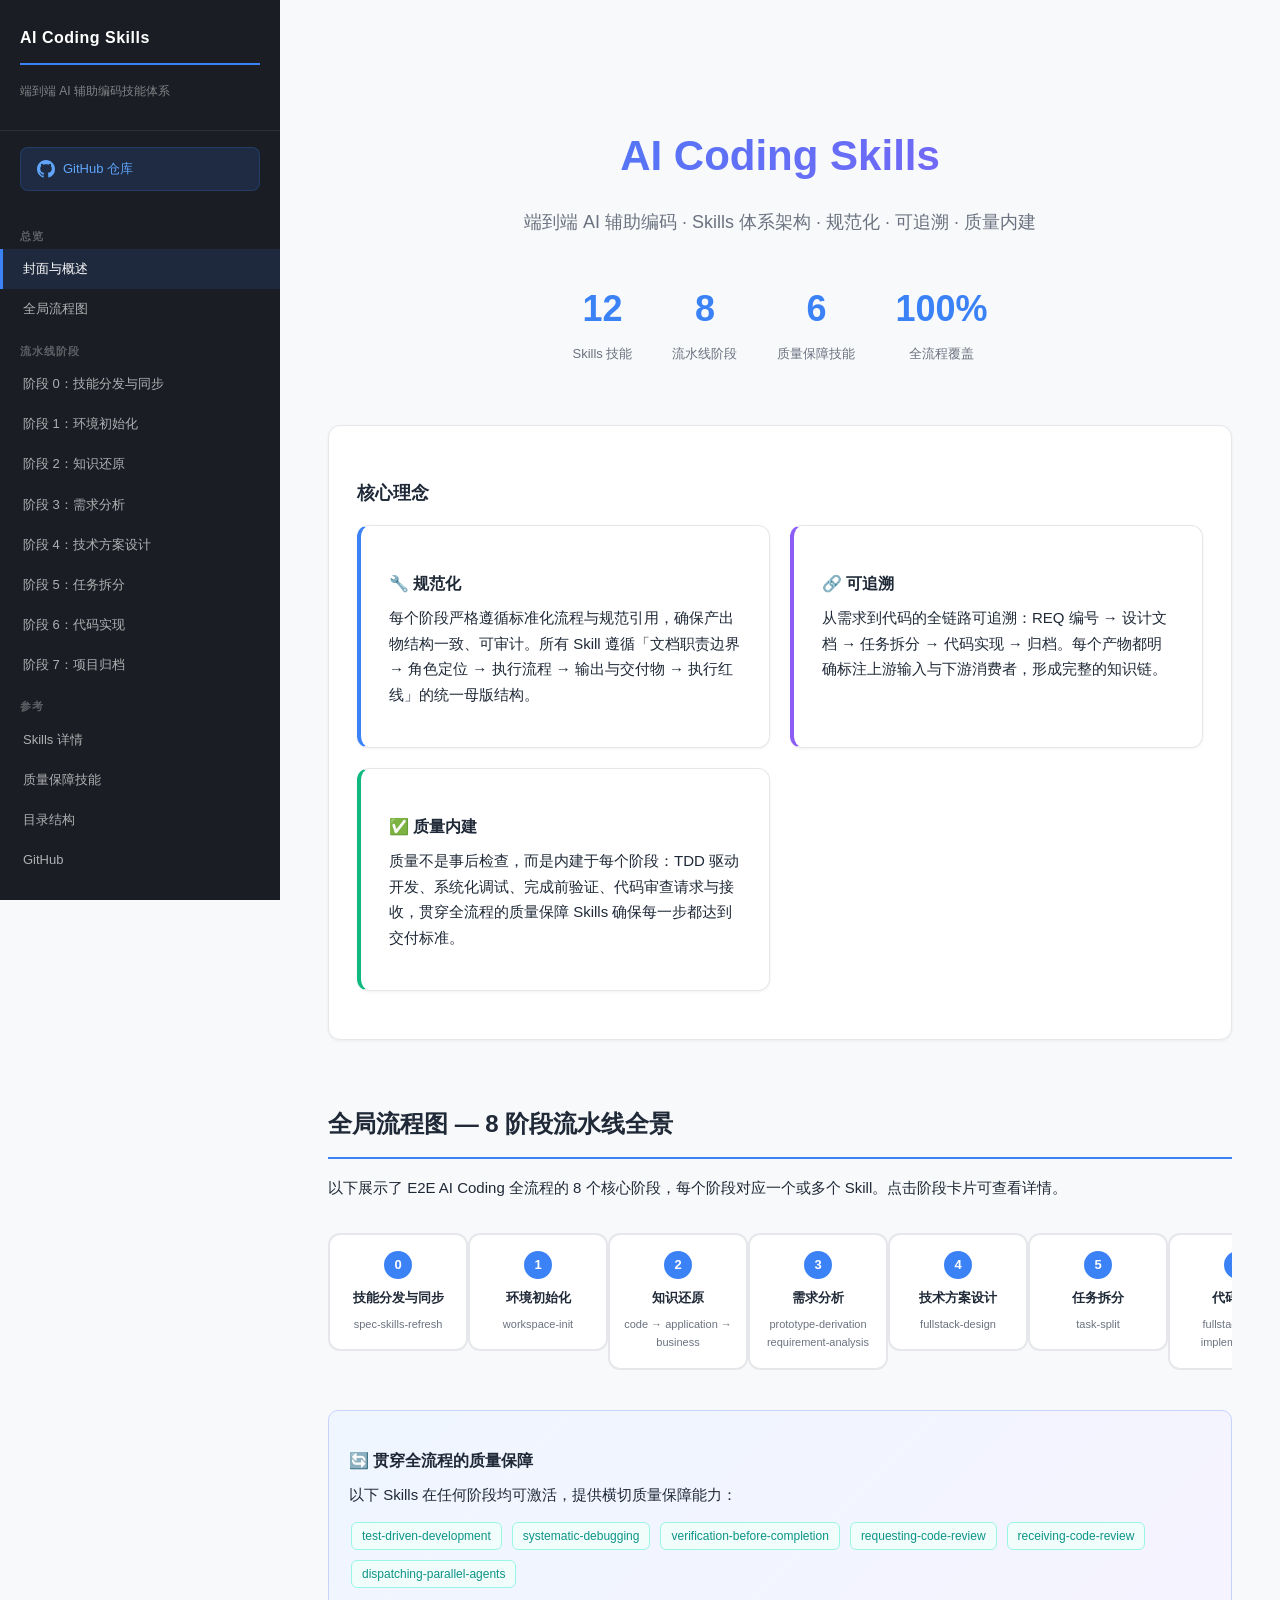
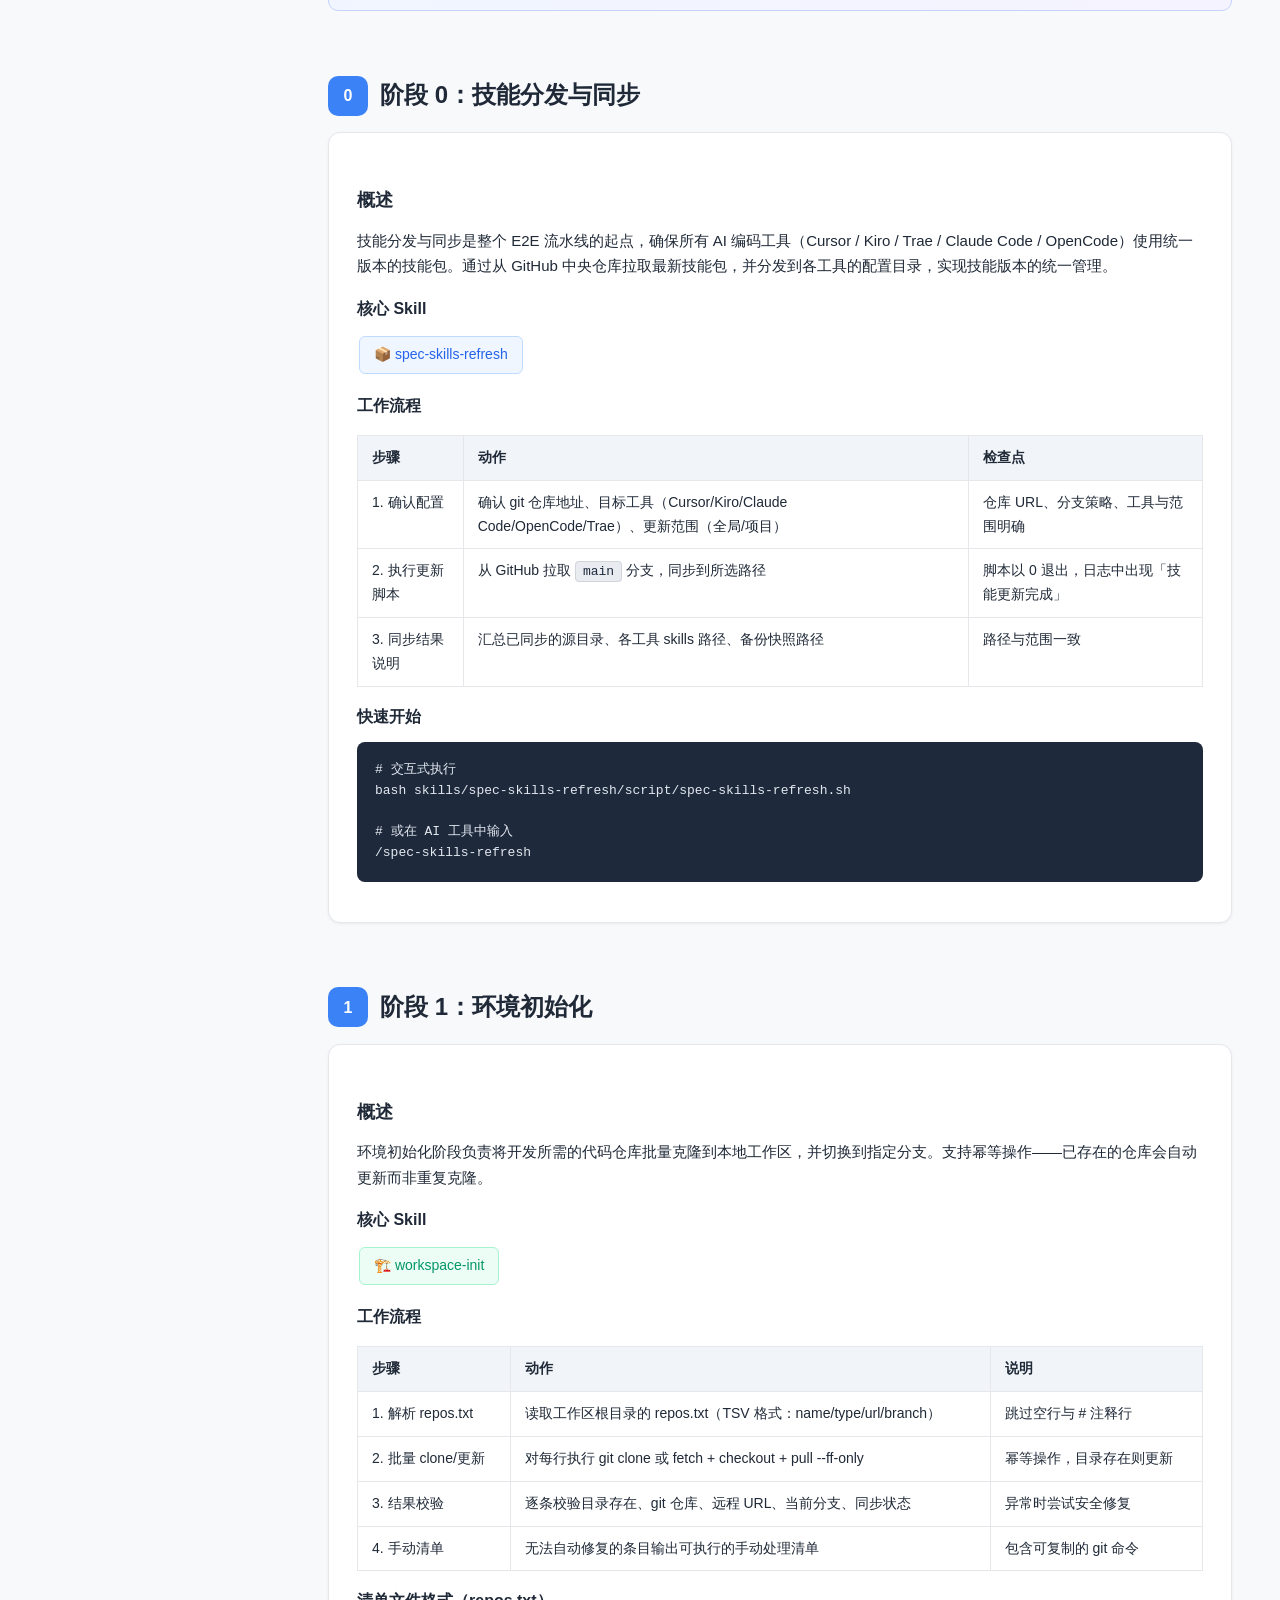
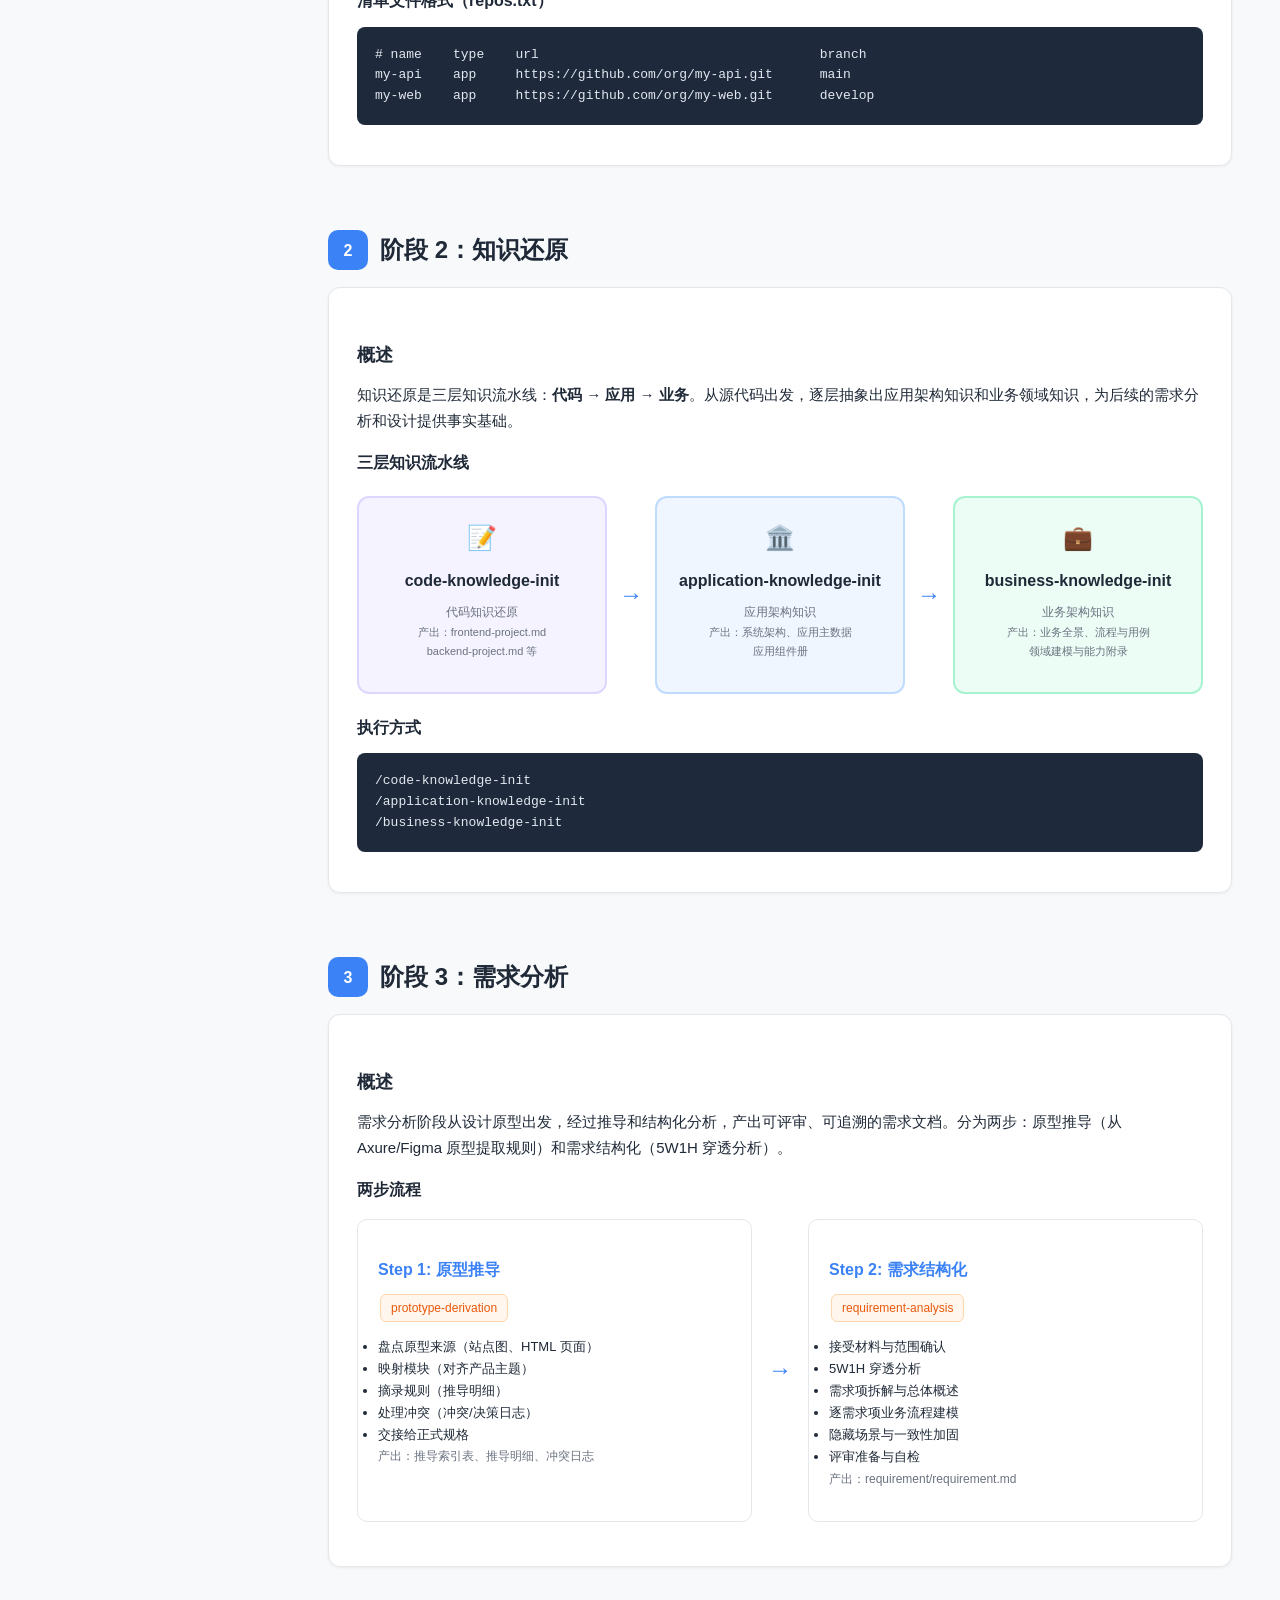
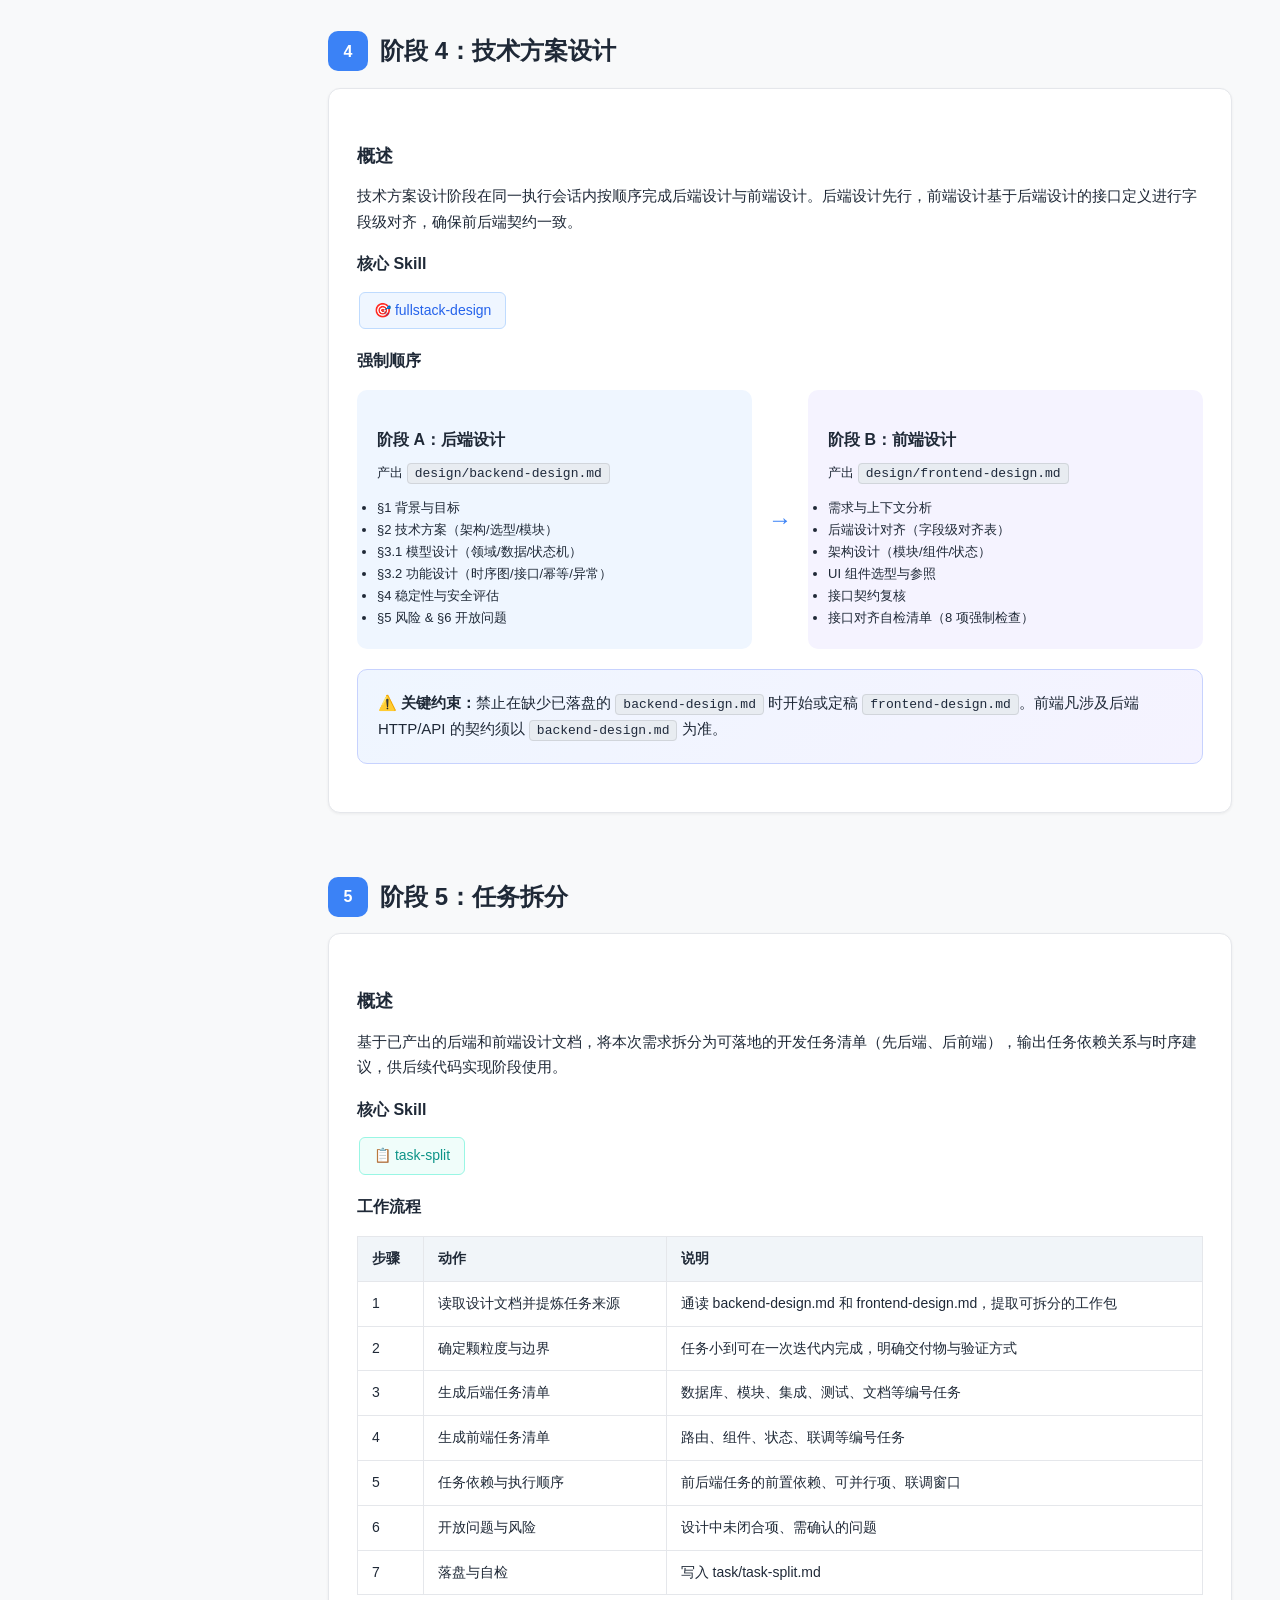
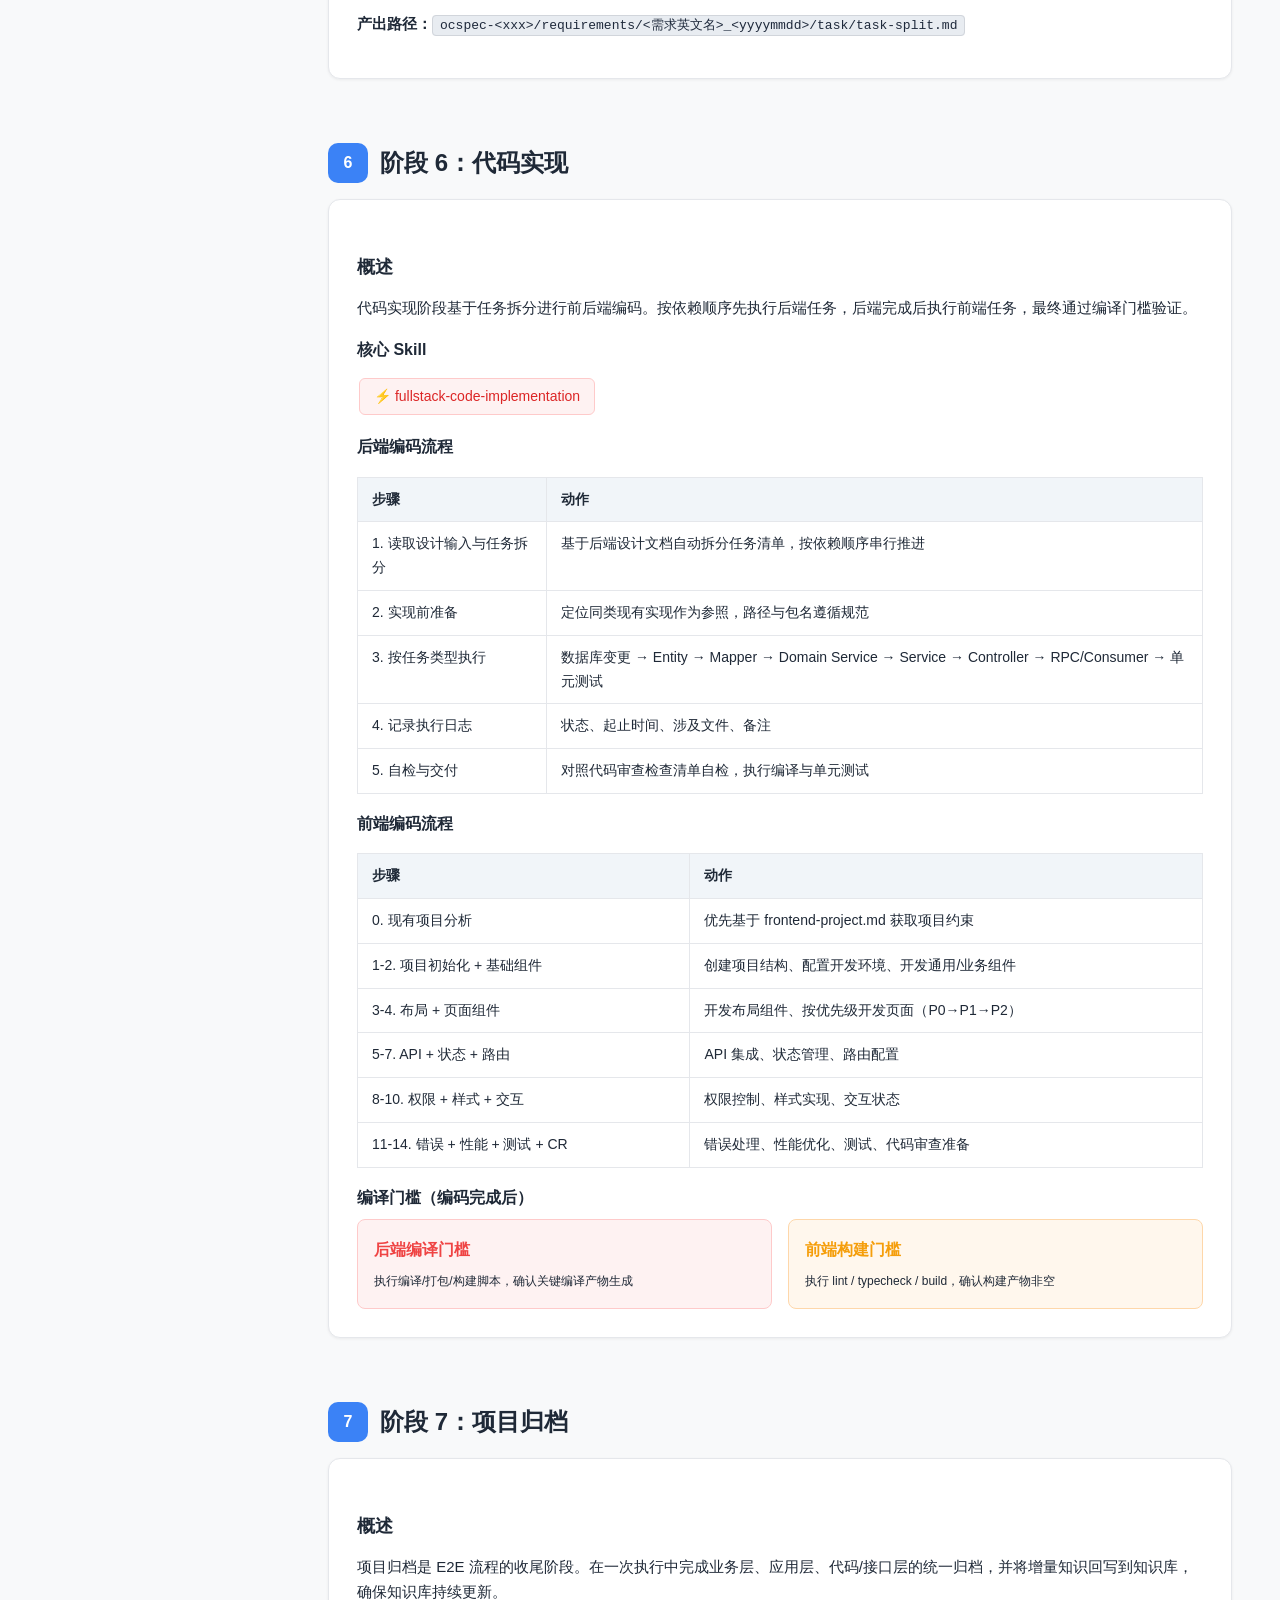
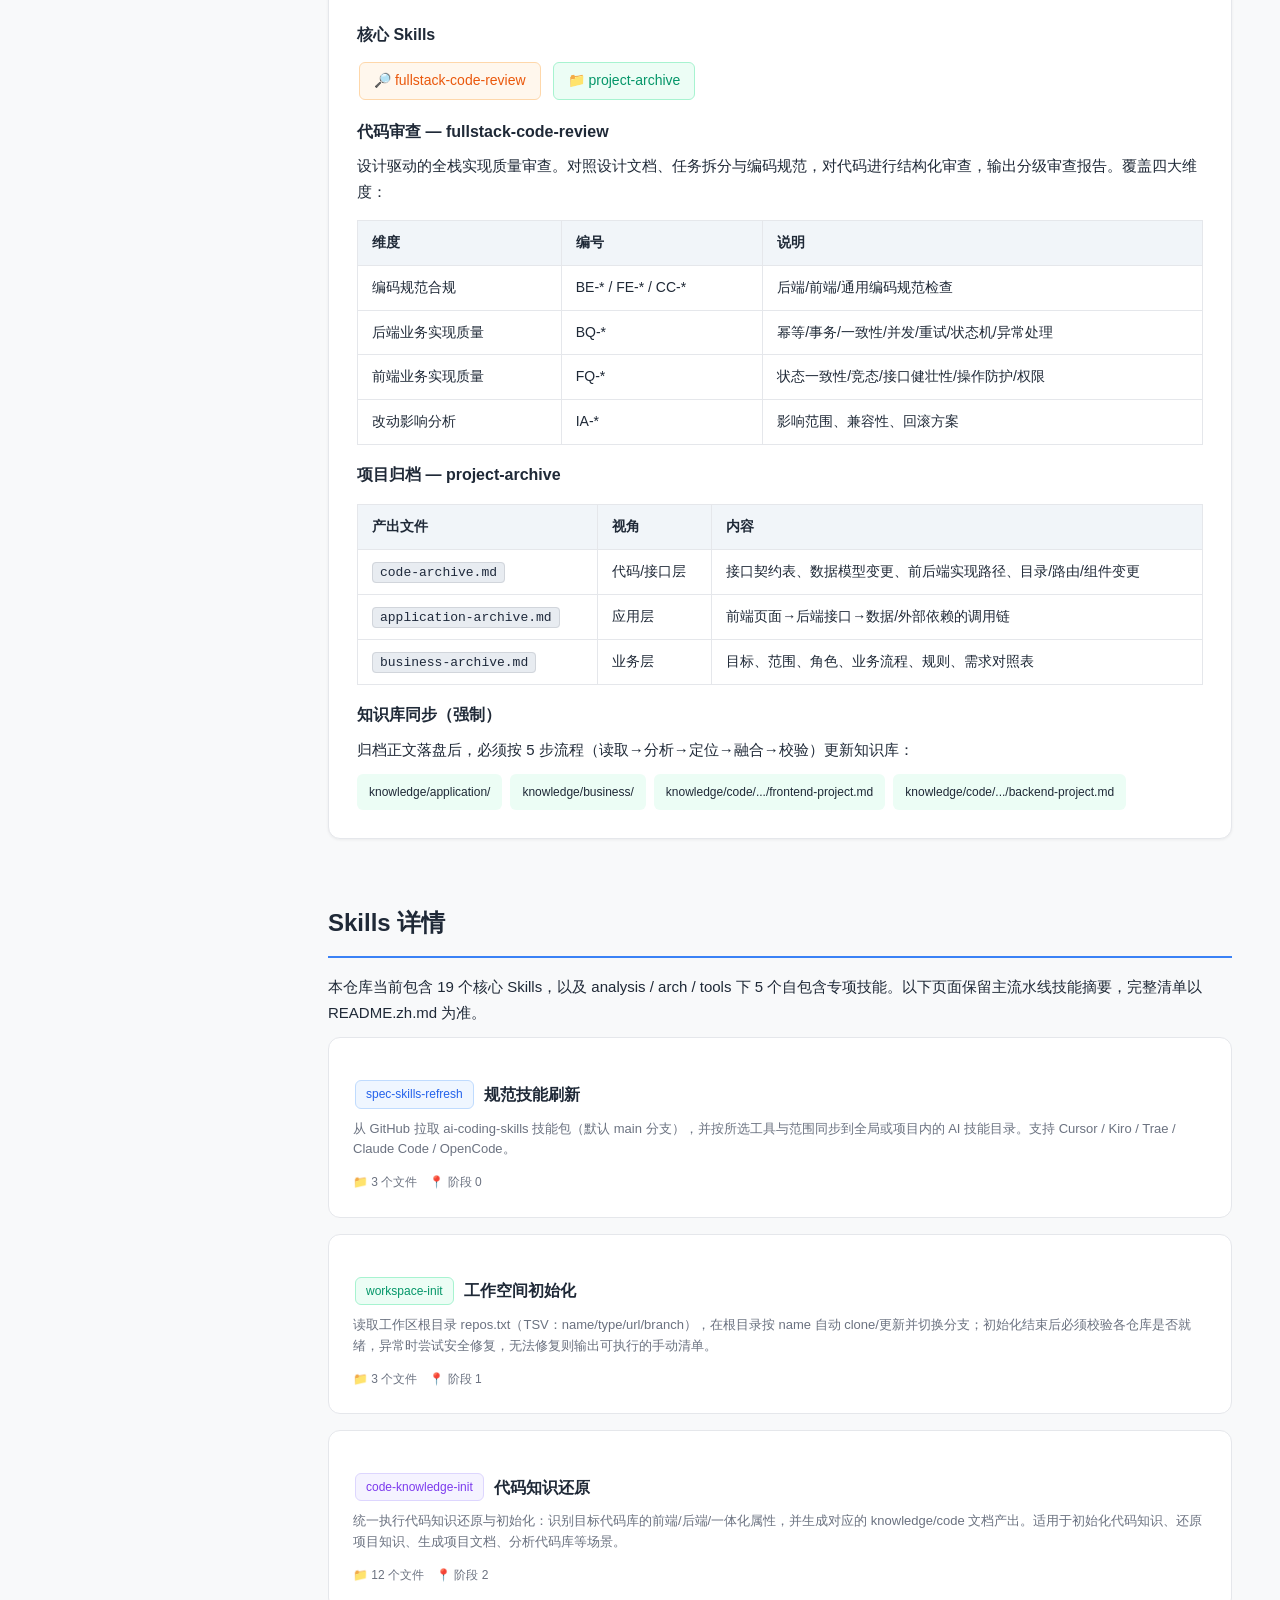
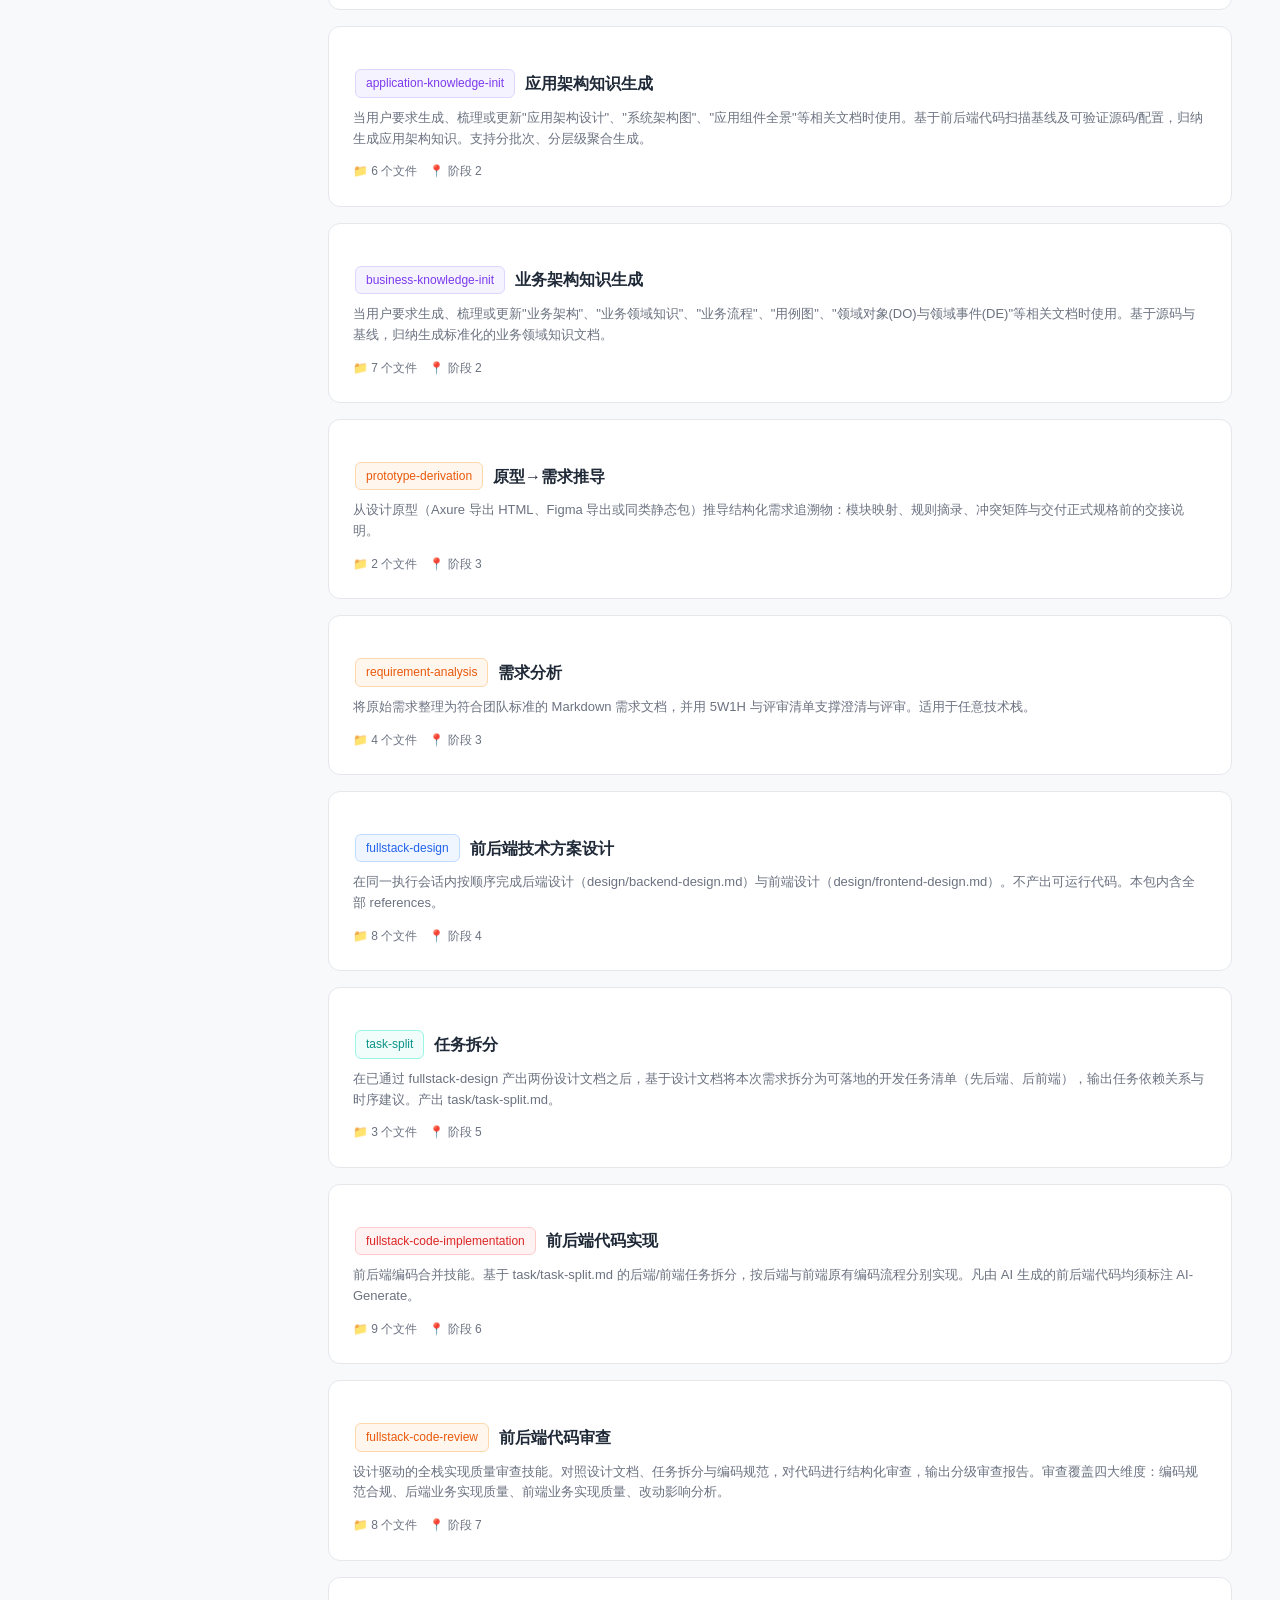
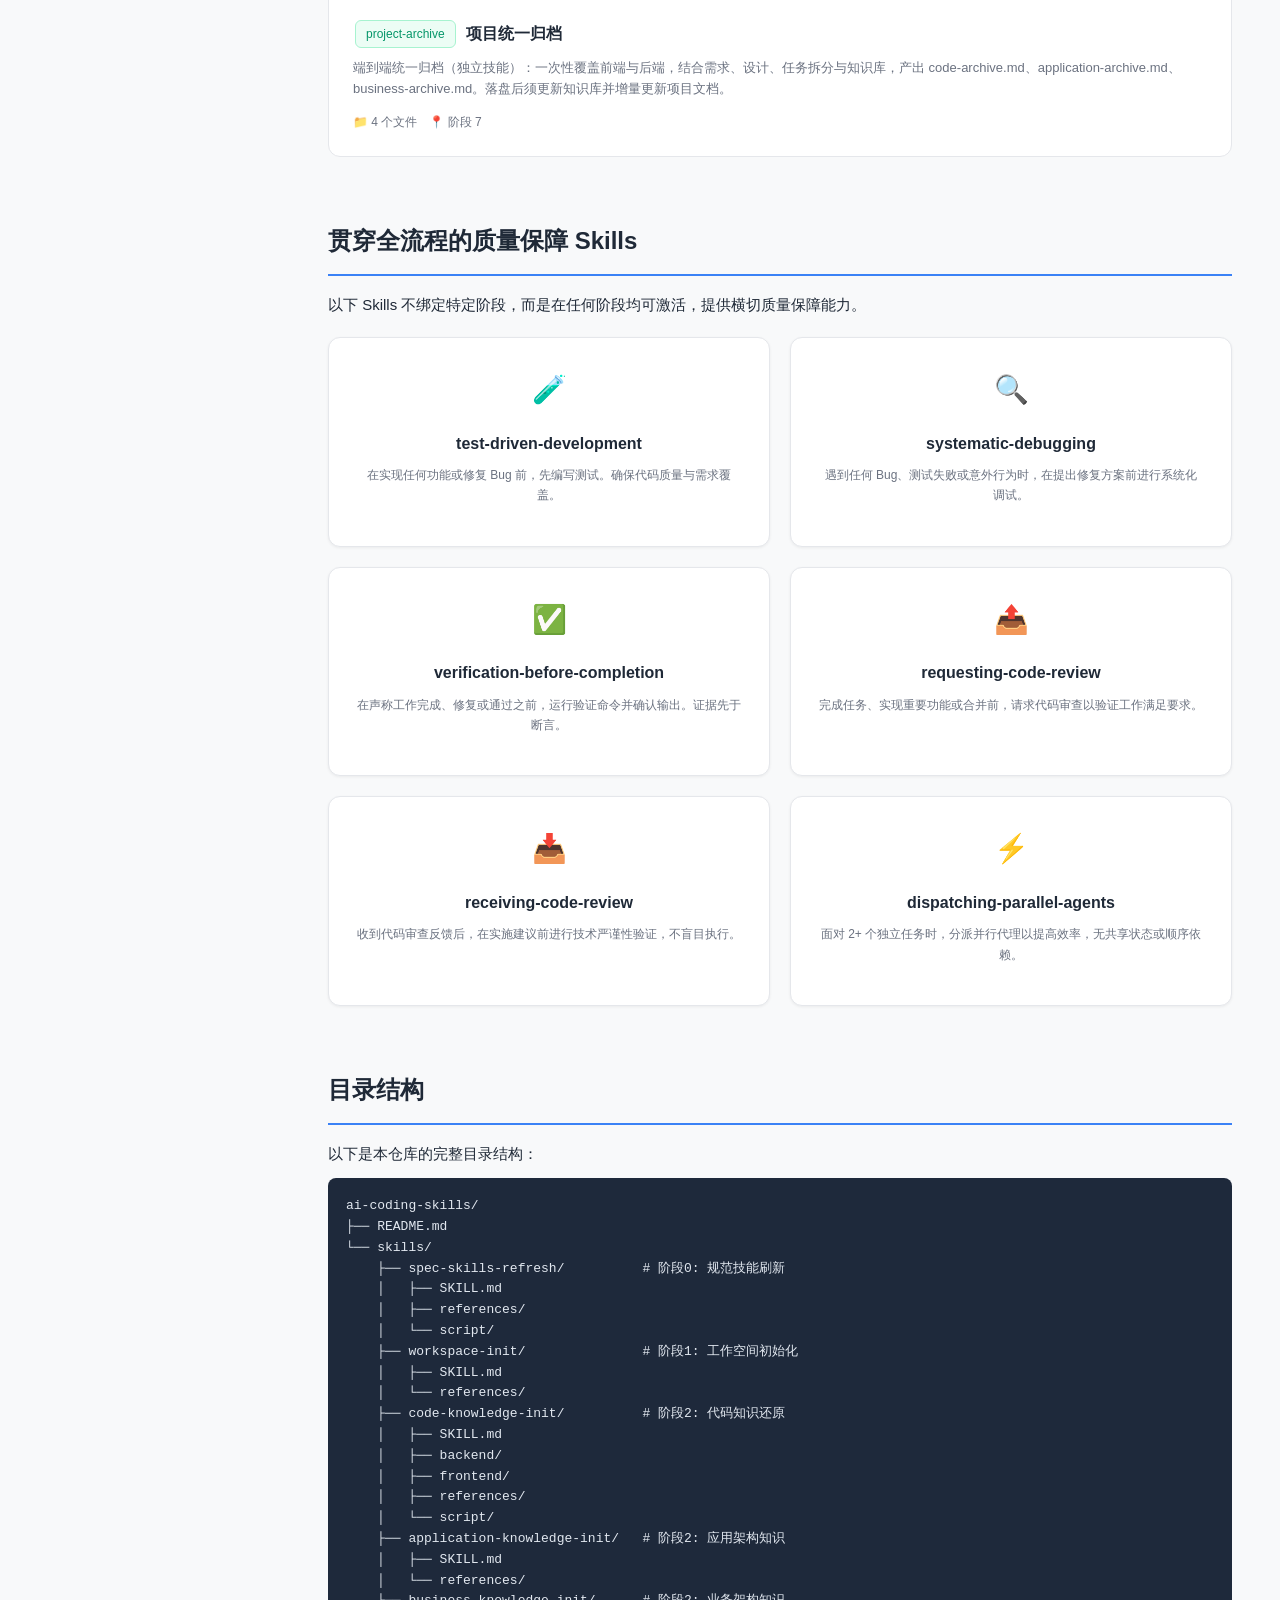
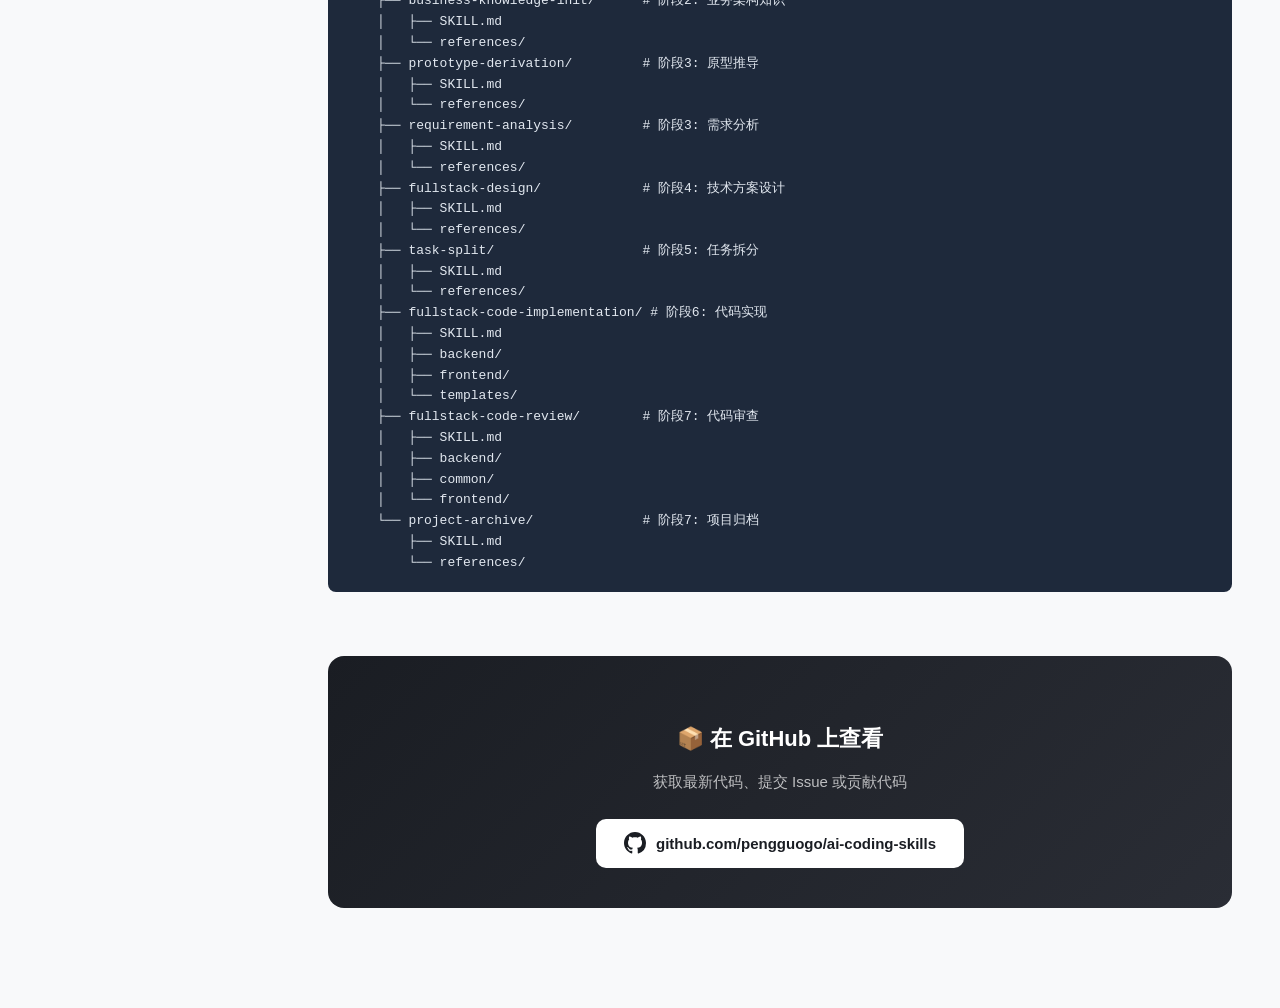
==== commit 31ce2960: "feat: sync and sanitize latest coding skills" ====
--- a/index.html
+++ b/index.html
@@ -544,7 +544,7 @@
 <!-- ==================== Skills 详情 ==================== -->
 <section id="skills-detail">
 <h2>Skills 详情</h2>
-<p>本仓库包含 12 个 Skills，每个 Skill 都有独立的 SKILL.md 定义文件和参考文档。</p>
+<p>本仓库当前包含 19 个核心 Skills，以及 analysis / arch / tools 下 5 个自包含专项技能。以下页面保留主流水线技能摘要，完整清单以 README.zh.md 为准。</p>
 
 <div class="skill-detail">
 <h4><span class="skill-tag blue">spec-skills-refresh</span> 规范技能刷新</h4>
